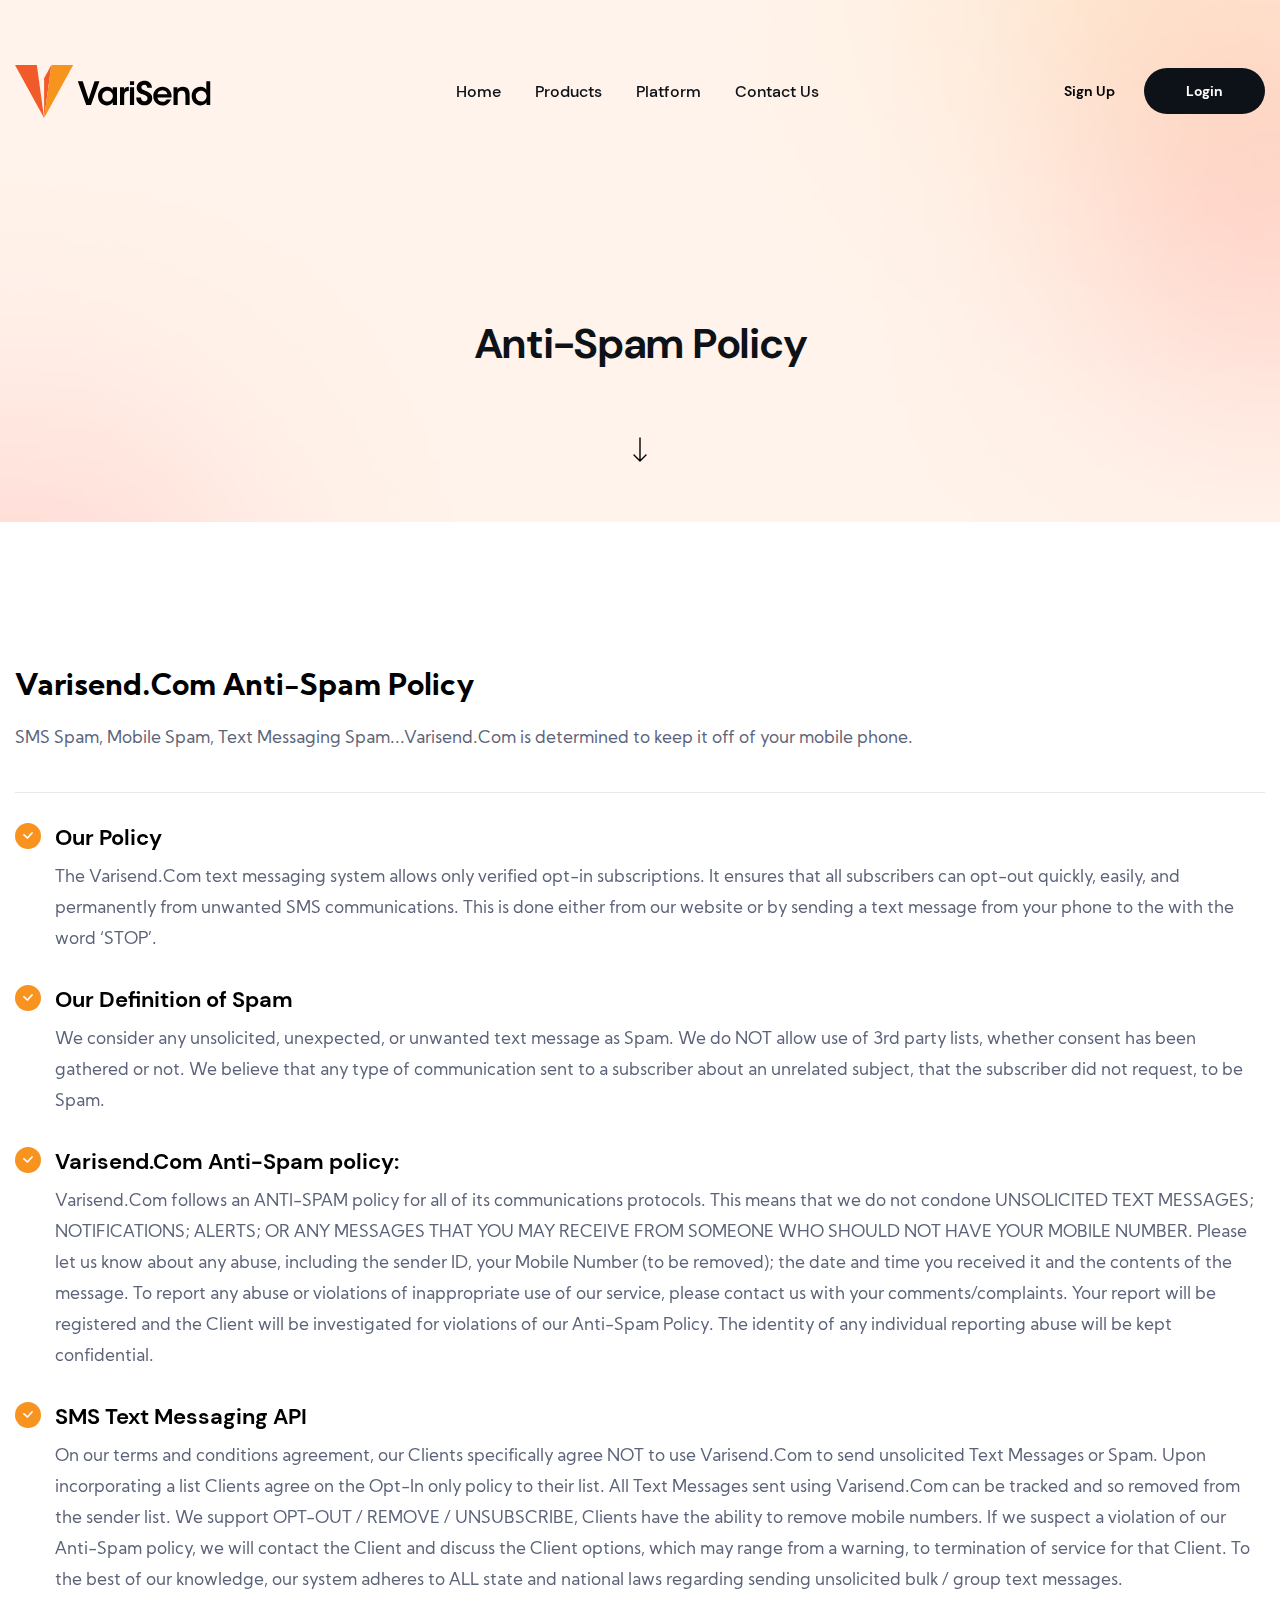
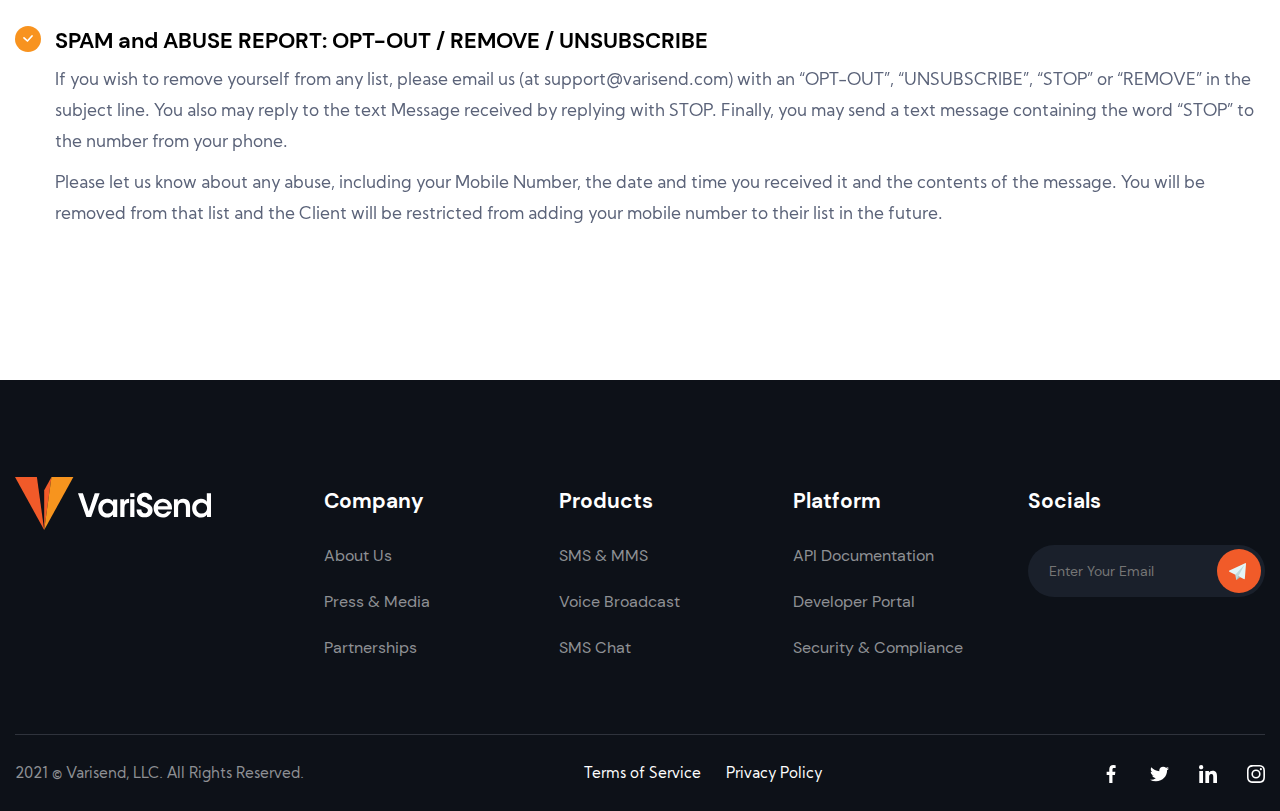
==== anti_spam.html @ 3aff3f04 "1505" ====
<!DOCTYPE html>
<html lang="en">

<head>
	<meta charset="UTF-8">
	<meta http-equiv="X-UA-Compatible" content="IE=edge">
	<meta name="keywords" content="">
	<meta name="description" content="">
	<meta name="viewport" content="width=device-width, initial-scale=1, maximum-scale=1">
	<title>Varisend - Anti-Spam Policy</title>
	<link rel="stylesheet" href="css/style.css">
	<link rel="stylesheet" href="css/responsive.css">
</head>

<body>

	<!-- Header -->
	<header class="header anti-spam__header">
		<div class="container">
			<div class="header__sticky-wrap">
				<div class="header__top">
					<div class="header__logo">
						<a href="index.html">
							<img src="images/icons/logo.svg" alt="logo icon">
						</a>
					</div>
					<nav class="header__menu-pc">
						<ul class="header__menu-list">
							<li class="header__menu-item">
								<a href="index.html">Home</a>
							</li>
							<li class="header__menu-item">
								<a href="index.html#products">Products</a>
							</li>
							<li class="header__menu-item">
								<a href="index.html#plugins">Platform</a>
							</li>
							<li class="header__menu-item">
								<a href="#">Contact Us</a>
							</li>
						</ul>
					</nav>
					<div class="header__buttons-pc">
						<a class="header__sign-button" href="#">Sign
							Up</a>
						<a class="header__login-button" href="#">Login</a>
					</div>
					<div class="header__top-inner">
						<nav class="header__menu">
							<ul class="header__menu-list">
								<li class="header__menu-item">
									<a href="index.html">Home</a>
								</li>
								<li class="header__menu-item">
									<a href="index.html#products">Products</a>
								</li>
								<li class="header__menu-item">
									<a href="index.html#plugins">Platform</a>
								</li>
								<li class="header__menu-item">
									<a href="#">Contact Us</a>
								</li>
							</ul>
						</nav>
						<div class="header__buttons">
							<a class="header__sign-button" href="#">Sign
								Up</a>
							<a class="header__login-button" href="#">Login</a>
						</div>
					</div>
					<div class="header__burger-wrap">
						<div class="header__burger-inner">
							<div id="menu-toggle" class="header__menu-toggle">
								<div id="hamburger" class="header__burger">
									<span></span>
									<span></span>
									<span></span>
								</div>
								<div id="cross" class="header__cross">
									<span></span>
									<span></span>
								</div>
							</div>
							<a class="header__burger-menu" href="#">Menu</a>
							<a class="header__burger-close is-hide" href="#">Close</a>
						</div>
					</div>
				</div>
			</div>
			<h2 class="pages-title">
				Anti-Spam Policy
			</h2>
			<div class="arrow-down">
				<a href="#anti-spam">
					<img src="images/icons/arrow-down.svg" alt="arrow down icon">
				</a>
			</div>
		</div>
	</header>

	<!-- Anti-Spam Policy -->
	<div class="anti-spam" id="anti-spam">
		<div class="container">
			<div class="anti-spam__main">
				<div class="anti-spam__main-top">
					<h3>
						Varisend.Com Anti-Spam Policy
					</h3>
					<p class="anti-spam__main-text">
						SMS Spam, Mobile Spam, Text Messaging Spam...Varisend.Com is determined to keep it off of your
						mobile phone.
					</p>
				</div>
				<div class="anti-spam__main-items">
					<div>
						<h5>
							Our Policy
						</h5>
						<p>
							The Varisend.Com text messaging system allows only verified opt-in subscriptions. It ensures
							that all subscribers can
							opt-out quickly, easily, and permanently from unwanted SMS communications. This is done
							either
							from our website or by
							sending a text message from your phone to the with the word &lsquo;STOP&rsquo;.
						</p>
					</div>
					<div>
						<h5>Our Definition of Spam</h5>
						<p>
							We consider any unsolicited, unexpected, or unwanted text message as Spam. We do NOT allow
							use
							of 3rd party lists,
							whether consent has been gathered or not. We believe that any type of communication sent to
							a
							subscriber about an
							unrelated subject, that the subscriber did not request, to be Spam.
						</p>
					</div>
					<div>
						<h5>Varisend.Com Anti-Spam policy:</h5>
						<p>
							Varisend.Com follows an ANTI-SPAM policy for all of its communications protocols. This means
							that we do not condone
							UNSOLICITED TEXT MESSAGES; NOTIFICATIONS; ALERTS; OR ANY MESSAGES THAT YOU MAY RECEIVE FROM
							SOMEONE WHO SHOULD NOT HAVE
							YOUR MOBILE NUMBER. Please let us know about any abuse, including the sender ID, your Mobile
							Number (to be removed); the
							date and time you received it and the contents of the message. To report any abuse or
							violations
							of inappropriate use of
							our service, please contact us with your comments/complaints. Your report will be registered
							and
							the Client will be
							investigated for violations of our Anti-Spam Policy. The identity of any individual
							reporting
							abuse will be kept
							confidential.
						</p>
					</div>
					<div>
						<h5>SMS Text Messaging API</h5>
						<p>
							On our terms and conditions agreement, our Clients specifically agree NOT to use
							Varisend.Com to
							send unsolicited Text
							Messages or Spam. Upon incorporating a list Clients agree on the Opt-In only policy to their
							list. All Text Messages
							sent using Varisend.Com can be tracked and so removed from the sender list. We support
							OPT-OUT /
							REMOVE / UNSUBSCRIBE,
							Clients have the ability to remove mobile numbers. If we suspect a violation of our
							Anti-Spam
							policy, we will contact
							the Client and discuss the Client options, which may range from a warning, to termination of
							service for that Client. To
							the best of our knowledge, our system adheres to ALL state and national laws regarding
							sending
							unsolicited bulk / group
							text messages.
						</p>
					</div>
					<div>
						<h5>SPAM and ABUSE REPORT: OPT-OUT / REMOVE / UNSUBSCRIBE</h5>
						<p>
							If you wish to remove yourself from any list, please email us (at support@varisend.com) with
							an
							&ldquo;OPT-OUT&rdquo;,
							&ldquo;UNSUBSCRIBE&rdquo;, &ldquo;STOP&rdquo; or &ldquo;REMOVE&rdquo; in the subject line.
							You
							also may reply to
							the text Message
							received by replying with
							STOP. Finally, you may send a text message containing the word &ldquo;STOP&rdquo; to the
							number
							from
							your
							phone.
						</p>
						<p>
							Please let us know about any abuse, including your Mobile Number, the date and time you
							received
							it and the contents of
							the message. You will be removed from that list and the Client will be restricted from
							adding
							your mobile number to
							their list in the future.
						</p>
					</div>
				</div>
			</div>
		</div>
	</div>

	<!-- Footer -->
	<footer class="footer">
		<div class="container">
			<div class="footer__inner">
				<div class="footer__top">
					<div class="footer__logo">
						<a href="#">
							<img src="images/icons/logo-w.svg" alt="logo icon">
						</a>
					</div>
					<div class="footer__menu">
						<div class="footer__menu-item">
							<h6>Company</h6>
							<ul class="footer__menu-list">
								<li><a href="#">About Us</a></li>
								<li><a href="#">Press &amp; Media</a></li>
								<li><a href="#">Partnerships</a></li>
							</ul>
						</div>
						<div class="footer__menu-item">
							<h6>Products</h6>
							<ul class="footer__menu-list">
								<li><a href="#">SMS &amp; MMS</a></li>
								<li><a href="#">Voice Broadcast</a></li>
								<li><a href="#">SMS Chat</a></li>
							</ul>
						</div>
						<div class="footer__menu-item">
							<h6>Platform</h6>
							<ul class="footer__menu-list">
								<li><a href="#">API Documentation</a></li>
								<li><a href="#">Developer Portal</a></li>
								<li><a href="#">Security &amp; Compliance</a></li>
							</ul>
						</div>
						<div class="footer__menu-item">
							<h6>Socials</h6>
							<form class="footer__menu-form">
								<input class="footer__form-input" type="text" placeholder="Enter Your Email">
								<input class="footer__form-btn" type="submit" value="">
							</form>
						</div>
					</div>
				</div>
				<div class="footer__bottom">
					<span class="footer__bottom-rights">
						2021 &copy; Varisend, LLC. All Rights Reserved.
					</span>
					<div class="footer__bottom-terms">
						<a href="terms_conditions.html">Terms of Service</a>
						<a href="privacy_policy.html">Privacy Policy</a>
					</div>
					<div class="footer__bottom-socials">
						<a href="#">
							<img src="images/icons/facebook.svg" alt="facebook icon">
						</a>
						<a href="#">
							<img src="images/icons/twitter.svg" alt="twitter icon">
						</a>
						<a href="#">
							<img src="images/icons/linkedin.svg" alt="linkedin icon">
						</a>
						<a href="#">
							<img src="images/icons/instagram.svg" alt="instagram icon">
						</a>
					</div>
				</div>
			</div>
		</div>
	</footer>

	<!-- Sroll to top -->
	<div class="scrollup scrollup__hide">
		<img class="scrollup__img" src="images/icons/scroll-up.svg" alt="scroll up icon">
	</div>

	<!-- Sign popups -->
	<div class="sign-popup login-popup">
		<div class="sign-popup__inner">
			<div class="sign-popup__close">
				<div class="sign-popup__close-img"></div>
			</div>
			<div class="sign-popup__form-wrap">
				<div class="sign-popup__logo">
					<img src="images/icons/popup-logo.svg" alt="logo icon">
					<span>Varisend Login</span>
				</div>
				<form class="sign-popup__form" action="#">
					<input type="text" placeholder="Your Email">
					<input type="text" placeholder="Password">
					<span class="sign-popup__form-inner">
						<label class="sign-popup__label">
							<input class="check-box" type="checkbox">
							<span class="check-style"></span>
							<span>Keep me logged in</span>
						</label>
						<a href="#">Forgot your password?</a>
					</span>
					<input type="submit" value="Login Now">
				</form>
			</div>
			<div class="sign-popup__bottom">
				<span>Not a member yet? </span>
				<a href="#">Register now</a>
			</div>
		</div>
	</div>

	<div class="sign-popup register-popup">
		<div class="sign-popup__inner">
			<div class="sign-popup__close">
				<div class="sign-popup__close-img"></div>
			</div>
			<div class="sign-popup__form-wrap">
				<div class="sign-popup__logo">
					<img src="images/icons/popup-logo.svg" alt="logo icon">
					<span>Varisend Registration</span>
				</div>
				<form class="sign-popup__form" action="#">
					<input type="text" placeholder="Username" required>
					<input type="text" id='email-input' placeholder="Email">
					<span class="sign-popup__input-result" id='result'></span>
					<label class="sign-popup__password-wrap">
						<input type="password" id="password-input1" placeholder="Password" name="password"
							autocomplete="off">
						<span class="sigh-popup__password-control1">
							<img src="images/icons/password-icon.svg" alt="password show icon">
						</span>
					</label>
					<label class="sign-popup__password-wrap">
						<input type="password" id="password-input2" placeholder="Confilm Password" name="confirmp"
							autocomplete="off">
						<span class="sigh-popup__password-control2">
							<img src="images/icons/password-icon.svg" alt="password show icon">
						</span>
					</label>
					<input class="sign-popup__register" type="submit" value="Register Now">
				</form>
			</div>
			<div class="sign-popup__bottom">
				<span>Are you a member?</span>
				<a href="#">Login now</a>
			</div>
		</div>
	</div>

	<script src="js/jquery.min.js"></script>
	<script src="js/main.js"></script>
</body>

</html>
---- css/style.css ----
@font-face {
  font-family: 'KumbhSans-Regular';
  font-weight: 400;
  font-style: normal;
  src: local("KumbhSans-Regular"), url("../fonts/KumbhSans-Regular.woff2") format("woff2"), url("../fonts/KumbhSans-Regular.woff") format("woff");
  font-display: swap;
}

@font-face {
  font-family: 'DMSans-Regular';
  font-weight: 400;
  font-style: normal;
  src: local("DMSans-Regular"), url("../fonts/DMSans-Regular.woff2") format("woff2"), url("../fonts/DMSans-Regular.woff") format("woff");
  font-display: swap;
}

@font-face {
  font-family: 'DMSans-Medium';
  font-weight: 500;
  font-style: normal;
  src: local("DMSans-Medium"), url("../fonts/DMSans-Medium.woff2") format("woff2"), url("../fonts/DMSans-Medium.woff") format("woff");
  font-display: swap;
}

@font-face {
  font-family: 'DMSans-Bold';
  font-weight: 700;
  font-style: normal;
  src: local("DMSans-Bold"), url("../fonts/DMSans-Bold.woff2") format("woff2"), url("../fonts/DMSans-Bold.woff") format("woff");
  font-display: swap;
}

@font-face {
  font-family: 'KumbhSans-Bold';
  font-weight: 700;
  font-style: normal;
  src: local("KumbhSans-Bold"), url("../fonts/KumbhSans-Bold.woff2") format("woff2"), url("../fonts/KumbhSans-Bold.woff") format("woff");
  font-display: swap;
}

html {
  box-sizing: border-box;
}

body {
  min-height: 100vh;
  line-height: 1;
  background-color: #fff;
  -webkit-text-size-adjust: 100%;
  -webkit-font-smoothing: antialiased;
  -webkit-tap-highlight-color: transparent;
}

*,
*::after,
*::before {
  box-sizing: inherit;
}

ul,
ol {
  padding: 0;
  margin: 0;
}

ul[class] {
  list-style: none;
}

body,
h1,
h2,
h3,
h4,
h5,
h6,
p,
li,
figure,
figcaption,
blockquote,
dl,
dd {
  margin: 0;
  font-size: inherit;
  font: inherit;
}

img {
  display: block;
  max-width: 100%;
  border: none;
}

input {
  margin: 0;
  padding: 0;
  outline: none;
  background-clip: padding-box;
}

input::-moz-placeholder {
  -moz-transition: opacity .3s;
  transition: opacity .3s;
}

input:-ms-input-placeholder {
  -ms-transition: opacity .3s;
  transition: opacity .3s;
}

input::placeholder {
  transition: opacity .3s;
}

input:focus::-moz-placeholder {
  opacity: 0;
}

input:focus:-ms-input-placeholder {
  opacity: 0;
}

input:focus::placeholder {
  opacity: 0;
}

input[type=submit] {
  -webkit-appearance: none;
  cursor: pointer;
}

input,
button,
optgroup,
textarea,
select {
  font: inherit;
}

button {
  cursor: pointer;
}

a,
a:visited {
  text-decoration: none;
  color: inherit;
}

a:hover {
  text-decoration: none;
}

table {
  border-collapse: collapse;
  border-spacing: 0;
}

th {
  font-weight: inherit;
}

body {
  font-family: 'DMSans-Regular', sans-serif;
  font-weight: 400;
}

.header__main-left p, .connect__item span, .products__item p, .plugins__inner p, .suitable__inner p, .devices__left p, .testimonials__item p, .footer__bottom, .terms__list-item p, .terms__sublist li, .privacy P, .anti-spam p, .pricing__inner p, .pricing__item-list {
  font-family: 'KumbhSans-Regular', sans-serif;
  font-weight: 400;
}

.payments__inner p, .terms__list-item span, .privacy h5, .anti-spam h3 {
  font-family: 'KumbhSans-Bold', sans-serif;
  font-weight: 700;
}

.header__burger-inner, .header__menu-list, .header__main-down a, .map__popup, .privacy__main-top span, .privacy__main-item span, .pricing__switcher-text, .sign-popup__form-inner, .sign-popup__bottom a {
  font-family: 'DMSans-Medium', sans-serif;
  font-weight: 500;
}

h2, .pre-title, .global-button a, .header__buttons, .header__buttons-pc, .header__main-left h1, .connect__item h5, .products__item span, .plugins__item span, .suitable__slider-item span, .testimonials__item-name span:nth-child(1), .footer__menu-item h6, .terms__main-list, .privacy__item-name, .anti-spam__main-items h5, .pricing__inner h3, .sign-popup__logo span {
  font-family: 'DMSans-Bold', sans-serif;
  font-weight: 700;
}

body {
  font-size: 18px;
  background-color: #fff;
  position: relative;
}

.container {
  max-width: 1360px;
  padding: 0 15px;
  margin: 0 auto;
}

.gradient {
  background: linear-gradient(180deg, white 0%, #fbf7f5 100%);
}

h2 {
  font-size: 50px;
  line-height: 55px;
  text-align: center;
  letter-spacing: -0.03em;
  color: #0D1118;
  font-size: calc(30px + (50 - 30) * ((100vw - 320px) / (1920 - 320)));
  line-height: calc(35px + (55 - 35) * ((100vw - 320px) / (1920 - 320)));
}

.bottom-to-top {
  transform: translateY(30px);
  opacity: 0;
  transition: transform .3s, opacity .3s;
  transition-delay: .2s;
  transition-timing-function: ease-out;
}

.bottom-to-top.is-show {
  transform: translateY(0px);
  position: relative;
  opacity: 1;
  z-index: 1;
}

.pre-title {
  display: block;
  font-size: 13px;
  text-align: center;
  letter-spacing: 0.3em;
  text-transform: uppercase;
  color: #F15B29;
  margin-bottom: 34px;
}

.triangle {
  position: relative;
  display: block;
}

.triangle::after {
  content: '';
  position: absolute;
  left: 50%;
  top: 9px;
  border: 10px solid transparent;
  border-top: 10px solid #fff;
  transform: translateX(-50%);
}

.global-button a {
  align-items: center;
  border-radius: 40px;
  color: #fff;
  font-size: 16px;
  line-height: 21px;
  letter-spacing: -0.02em;
  padding: 19px 46px;
  transition: background-color .3s;
  display: inline-grid;
  grid-template-columns: repeat(2, auto);
}

.global-button a img {
  margin-left: -21px;
  opacity: 0;
  transition: margin .3s, opacity .4s;
}

.global-button a:hover img {
  margin-left: 13px;
  opacity: 1;
}

.header__burger-wrap span {
  display: block;
  background: #000;
  border-radius: 2px;
  transition: 0.25s ease-in-out;
}

.header__menu-toggle {
  width: 25px;
  height: 25px;
  position: relative;
  cursor: pointer;
  border-radius: 5px;
}

.header__menu-toggle .header__burger {
  position: absolute;
  height: 100%;
  width: 100%;
  display: grid;
  grid-template-columns: 1fr;
  grid-template-rows: auto;
  align-items: center;
}

.header__menu-toggle .header__burger span {
  width: 25px;
  height: 2px;
  position: relative;
}

.header__menu-toggle .header__burger span:nth-child(1) {
  transition-delay: 0.5s;
}

.header__menu-toggle .header__burger span:nth-child(2) {
  transition-delay: 0.625s;
}

.header__menu-toggle .header__burger span:nth-child(3) {
  transition-delay: 0.75s;
}

.header__menu-toggle .header__cross {
  position: absolute;
  width: 24px;
  height: 24px;
  transform: rotate(45deg);
}

.header__menu-toggle .header__cross span:nth-child(1) {
  height: 0%;
  width: 2px;
  position: absolute;
  top: 0px;
  left: 50%;
  transform: translateX(-50%);
  transition-delay: 0s;
}

.header__menu-toggle .header__cross span:nth-child(2) {
  width: 0%;
  height: 2px;
  position: absolute;
  left: 0;
  top: 50%;
  transform: translateY(-50%);
  transition-delay: 0.25s;
}

.header__menu-toggle.open .header__burger span {
  width: 0%;
}

.header__menu-toggle.open .header__burger span:nth-child(1) {
  transition-delay: 0s;
}

.header__menu-toggle.open .header__burger span:nth-child(2) {
  transition-delay: 0.125s;
}

.header__menu-toggle.open .header__burger span:nth-child(3) {
  transition-delay: 0.25s;
}

.header__menu-toggle.open .header__cross span:nth-child(1) {
  height: 100%;
  transition-delay: 0.625s;
}

.header__menu-toggle.open .header__cross span:nth-child(2) {
  width: 100%;
  transition-delay: 0.375s;
}

/* Scroll up */
.scrollup {
  opacity: 1;
  position: fixed;
  right: 40px;
  bottom: 50px;
  cursor: pointer;
  z-index: 50;
  background-color: #1B2433;
  width: 54px;
  height: 54px;
  display: flex;
  align-items: center;
  justify-content: center;
  border-radius: 50%;
  z-index: 50;
  transition: all .5s;
}

.scrollup img {
  width: 12px;
  height: 20px;
}

.scrollup:hover {
  background-color: #293447;
}

.scrollup:hover img {
  width: 12px;
  height: 24px;
}

.scrollup__hide {
  opacity: 0;
}

.arrow-down {
  display: flex;
  justify-content: center;
  margin-top: 70px;
}

.check-box {
  width: 1px;
  height: 1px;
  overflow: hidden;
  clip: rect(0 0 0 0);
  opacity: 0;
}

.check-style {
  position: relative;
  width: 22px;
  height: 22px;
  cursor: pointer;
  border: 1px solid #E6E6E6;
  border-radius: 6px;
  margin-right: 9px;
}

.check-box:checked + .check-style::before {
  content: "";
  width: 14px;
  height: 14px;
  position: absolute;
  background-color: #F15B29;
  top: 50%;
  left: 50%;
  border-radius: 4px;
  transform: translate(-50%, -50%);
}

.check-box:disabled + .check-style {
  border-color: #ccc;
}

.header {
  background-image: url(../images/header/header-bg.jpg);
  background-repeat: no-repeat;
  background-position: center center;
  background-size: cover;
  padding-bottom: 114px;
  transition: padding .3s;
  position: relative;
}

.header__burger-wrap {
  display: none;
  cursor: pointer;
  z-index: 20;
}

.header__burger-inner {
  display: grid;
  grid-template-columns: repeat(2, 1fr);
  align-items: center;
  font-weight: 500;
  font-size: 16px;
  line-height: 21px;
  color: #0D1118;
  min-width: 82px;
  position: relative;
}

.header__burger-inner a {
  position: absolute;
  right: 0;
  transition: opacity .4s;
}

.header__burger-inner a.is-hide {
  opacity: 0;
}

.header__sticky-wrap {
  padding: 65px 0;
  transition: padding .2s, background-color .1s;
  position: fixed;
  width: 100%;
  top: 0;
  left: 0;
  right: 0;
}

.header__sticky-wrap.sticky {
  background-color: #fff;
  z-index: 99;
  padding: 25px 0;
  box-shadow: 0px 4px 44px rgba(0, 0, 0, 0.04);
}

.header__top {
  display: grid;
  align-items: center;
  grid-template-columns: repeat(3, auto);
  grid-template-rows: auto;
  justify-content: space-between;
  max-width: 1360px;
  padding: 0 15px;
  margin: 0 auto;
}

.header__logo {
  z-index: 20;
  max-width: 196px;
}

.header__top-inner {
  display: none;
}

.header__menu-list {
  display: grid;
  grid-template-columns: repeat(4, -webkit-max-content);
  grid-template-columns: repeat(4, max-content);
  grid-column-gap: 34px;
  font-size: 16px;
  line-height: 21px;
  color: #0D1118;
}

.header__menu-item a {
  position: relative;
}

.header__menu-item a::after {
  position: absolute;
  content: '';
  width: 100%;
  height: 2px;
  background-color: #0D1118;
  left: 0;
  bottom: -10px;
  opacity: 0;
  transition: bottom .2s, opacity .3s;
  pointer-events: none;
}

.header__menu-item a:hover::after {
  opacity: .7;
  bottom: -2px;
  pointer-events: all;
}

.header__buttons, .header__buttons-pc {
  font-size: 14px;
  line-height: 18px;
  display: grid;
  grid-template-columns: repeat(2, -webkit-max-content);
  grid-template-columns: repeat(2, max-content);
  grid-column-gap: 29px;
  align-items: center;
  margin-left: auto;
}

.header__buttons a:nth-child(2), .header__buttons-pc a:nth-child(2) {
  color: #fff;
  background-color: #0D1118;
  border-radius: 40px;
  padding: 14px 42px;
}

.header__main {
  padding-top: 218px;
  display: grid;
  grid-template-columns: minmax(auto, 650px) auto;
  grid-column-gap: 87px;
  align-items: center;
}

.header__main-left {
  max-width: 643px;
  height: 100%;
  display: flex;
  flex-direction: column;
  justify-content: center;
}

.header__main-left h1 {
  margin-top: auto;
  font-size: calc(40px + (71 - 40) * ((100vw - 320px) / (1920 - 320)));
  line-height: calc(45px + (71 - 45) * ((100vw - 320px) / (1920 - 320)));
  letter-spacing: -0.06em;
  color: #0D1118;
  margin-bottom: 29px;
}

.header__main-left p {
  font-size: 22px;
  line-height: 33px;
  letter-spacing: -0.02em;
  color: #5B6379;
  margin-bottom: 31px;
  max-width: 629px;
}

.header__main-button {
  margin-bottom: auto;
}

.header__main-button a {
  background-color: #F15B29;
}

.header__main-down {
  display: inline-flex;
  align-self: flex-start;
  justify-self: flex-end;
}

.header__main-down a {
  display: block;
  padding-right: 32px;
  font-size: 16px;
  line-height: 21px;
  color: #0D1118;
  position: relative;
}

.header__main-down a::after {
  position: absolute;
  content: '';
  background-image: url(../images/icons/arrow-down.svg);
  background-repeat: no-repeat;
  background-position: center center;
  background-size: contain;
  width: 14px;
  height: 25px;
  right: 0;
  top: 50%;
  transform: translateY(-50%);
}

.header__main-right {
  display: grid;
  grid-template-columns: repeat(3, 200px);
  grid-template-rows: repeat(4, 200px);
}

.header__main-right img {
  -o-object-fit: cover;
     object-fit: cover;
}

.header__right-item {
  display: grid;
  align-items: center;
  background-repeat: no-repeat;
  background-position: center center;
  overflow: hidden;
  opacity: 0;
  transition: opacity .6s linear;
}

.header__right-item:nth-child(1) {
  background-color: #fff;
  border-radius: 50%;
  background-image: url(../images/icons/chat.svg);
}

.header__right-item:nth-child(1).animate {
  opacity: 1;
}

.header__right-item:nth-child(2) {
  background-image: url(../images/header/1.png);
  background-size: cover;
  border-radius: 0px 0px 110px 0px;
  transition-delay: .2s;
}

.header__right-item:nth-child(2).animate {
  opacity: 1;
}

.header__right-item:nth-child(3) {
  border-radius: 100px 0px;
  background-color: #fff;
  transition-delay: .6s;
}

.header__right-item:nth-child(3).animate {
  opacity: 1;
}

.header__right-item:nth-child(4) {
  background-color: #F15B29;
  border-radius: 0px 100px;
  transition-delay: .9s;
}

.header__right-item:nth-child(4).animate {
  opacity: 1;
}

.header__right-item:nth-child(5) {
  background-color: #F8931F;
  border-radius: 110px 110px 110px 0px;
  grid-template-columns: repeat(4, -webkit-max-content);
  grid-template-columns: repeat(4, max-content);
  justify-content: center;
  grid-column-gap: 10px;
  grid-column: 2/4;
  transition-delay: 1.2s;
}

.header__right-item:nth-child(5).animate {
  opacity: 1;
}

.header__right-item:nth-child(5) span {
  display: block;
  border-radius: 50%;
  background-color: #fff;
  width: 17px;
  height: 17px;
}

.header__right-item:nth-child(5) span:nth-child(2) {
  width: 46px;
  border-radius: 10px;
}

.header__right-item:nth-child(6) {
  background-image: url(../images/header/2.png);
  grid-row: 3/5;
  grid-column: 1/3;
  border-radius: 110px 0px;
  background-size: cover;
  transition-delay: 1.5s;
}

.header__right-item:nth-child(6).animate {
  opacity: 1;
}

.header__right-item:nth-child(7) {
  background-image: url(../images/header/3.jpg);
  background-size: cover;
  transition-delay: 1.8s;
}

.header__right-item:nth-child(7).animate {
  opacity: 1;
}

.header__right-item:nth-child(8) {
  background-color: #fff;
  border-radius: 0px 110px 0px 0px;
  background-image: url(../images/icons/chat-2.svg);
  transition-delay: 2.1s;
}

.header__right-item:nth-child(8).animate {
  opacity: 1;
}

.connect {
  padding: 175px 0 80px;
}

.connect__inner {
  max-width: 1177px;
  margin: 0 auto;
  display: flex;
  flex-direction: column;
  align-items: center;
}

.connect__inner h2 {
  max-width: 700px;
  margin-bottom: 47px;
}

.connect__items {
  display: grid;
  grid-template-columns: repeat(3, 1fr);
  justify-content: space-between;
  width: 100%;
  margin-bottom: 59px;
}

.connect__item {
  display: flex;
  flex-direction: column;
  align-items: center;
}

.connect__item a {
  width: 88px;
  height: 88px;
  display: flex;
  align-items: center;
  justify-content: center;
  margin-bottom: 38px;
}

.connect__item h5 {
  font-size: 24px;
  letter-spacing: -0.02em;
  color: #000000;
  margin-bottom: 20px;
}

.connect__item span {
  font-size: 17px;
  letter-spacing: -0.03em;
  color: #5B6379;
}

.connect__item:nth-child(2) {
  transition-delay: .4s;
}

.connect__item:nth-child(3) {
  transition-delay: .6s;
}

.connect__button a {
  background-color: #F15B29;
}

.map {
  padding: 80px 0;
}

.map__inner {
  max-width: 1053px;
  margin: 0 auto;
  height: -webkit-max-content;
  height: -moz-max-content;
  height: max-content;
  width: 100%;
  align-items: center;
  justify-items: center;
  position: relative;
}

.map__dot {
  width: 12px;
  height: 12px;
  background-color: #F8931F;
  border-radius: 50%;
  transition: background-color .3s;
}

.map__item {
  position: absolute;
  cursor: pointer;
  display: flex;
  align-items: center;
  justify-content: center;
  width: 18px;
  height: 18px;
  border-radius: 50%;
  background-color: rgba(252, 231, 208, 0.5);
  transition: background-color .3s;
  opacity: 0;
  transition: opacity 2s;
}

.map__item.animate {
  opacity: 1;
}

.map__item:hover {
  background-color: rgba(250, 220, 210, 0.5);
}

.map__item:hover .map__popup {
  opacity: 1;
  pointer-events: all;
}

.map__item:hover .map__dot {
  background-color: #F15B29;
}

.map__item:nth-child(1) {
  top: 20%;
  left: 22%;
  transition-delay: .1s;
}

.map__item:nth-child(2) {
  top: 28%;
  left: 17%;
  transition-delay: .2s;
}

.map__item:nth-child(3) {
  top: 57%;
  left: 25%;
  transition-delay: .3s;
}

.map__item:nth-child(4) {
  top: 69%;
  left: 28%;
  transition-delay: .4s;
}

.map__item:nth-child(5) {
  top: 46%;
  left: 47%;
  transition-delay: 1s;
}

.map__item:nth-child(6) {
  top: 23%;
  left: 51%;
  transition-delay: .2s;
}

.map__item:nth-child(7) {
  top: 33%;
  left: 65%;
  transition-delay: .3s;
}

.map__item:nth-child(8) {
  top: 19%;
  left: 79%;
  transition-delay: .4s;
}

.map__item:nth-child(9) {
  top: 68%;
  left: 80%;
  transition-delay: .5s;
}

.map__popup {
  position: absolute;
  background-color: #fff;
  display: block;
  padding: 9px 35px;
  box-shadow: 0px 4px 24px rgba(0, 0, 0, 0.08);
  border-radius: 40px;
  bottom: 215%;
  left: 52%;
  transform: translateX(-50%);
  font-size: 16px;
  line-height: 21px;
  color: #061C53;
  opacity: 0;
  pointer-events: none;
  transition: opacity .3s;
}

.products {
  padding: 80px 0;
}

.products__inner {
  display: flex;
  flex-direction: column;
}

.products__inner h2 {
  margin-bottom: 55px;
}

.products__items {
  display: grid;
  grid-template-columns: repeat(3, 1fr);
  grid-template-rows: auto;
  grid-column-gap: 32px;
  grid-row-gap: 37px;
}

.products__item {
  padding: 60px 63px 50px;
  background-color: #FFFFFF;
  box-shadow: 0px 4px 34px rgba(0, 0, 0, 0.01);
  border-radius: 22px;
  display: flex;
  flex-direction: column;
  align-items: center;
  text-align: center;
  transition: transform .3s;
}

.products__item:hover {
  transform: translateY(-10px);
}

.products__item div {
  margin-bottom: 38px;
  height: 84px;
  display: flex;
  align-items: center;
  justify-content: center;
}

.products__item span {
  font-size: 23px;
  letter-spacing: -0.02em;
  color: #0D1118;
  margin-bottom: 19px;
}

.products__item p {
  font-size: 17px;
  line-height: 26px;
  letter-spacing: -0.03em;
  color: #5B6379;
}

.plugins {
  padding: 80px 0 180px;
}

.plugins__inner {
  display: flex;
  flex-direction: column;
  align-items: center;
  max-width: 778px;
  margin: 0 auto;
}

.plugins__inner h2 {
  margin-bottom: 28px;
}

.plugins__inner p {
  font-size: 18px;
  line-height: 33px;
  text-align: center;
  letter-spacing: -0.02em;
  color: #5B6379;
  max-width: 600px;
  margin-bottom: 48px;
}

.plugins__items {
  display: grid;
  grid-template-columns: repeat(4, 1fr);
  justify-content: space-between;
  width: 100%;
  margin-bottom: 55px;
}

.plugins__item {
  display: flex;
  flex-direction: column;
  align-items: center;
}

.plugins__item span {
  font-size: 18px;
  text-align: center;
  letter-spacing: -0.02em;
}

.plugins__item:nth-child(2) {
  transition-delay: .3s;
}

.plugins__item:nth-child(3) {
  transition-delay: .4s;
}

.plugins__item:nth-child(4) {
  transition-delay: .5s;
}

.plugins__item-img {
  background-color: #fff;
  border-radius: 50%;
  width: 127px;
  height: 127px;
  display: flex;
  align-items: center;
  justify-content: center;
  margin-bottom: 28px;
}

.plugins__item-img img {
  max-width: 64px;
  max-height: 64px;
}

.plugins__button a {
  background-color: #F8931F;
}

.suitable {
  padding: 180px 0;
  background-color: #F15B29;
  position: relative;
}

.suitable::before, .suitable::after {
  position: absolute;
  content: '';
  top: 0;
  height: 100%;
  width: calc(100px + (600 - 100) * ((100vw - 320px) / (1920 - 320)));
  background-image: url(../images/icons/stars.svg);
  background-size: cover;
}

.suitable::before {
  left: 0;
  background-position: left top;
}

.suitable::after {
  right: 0;
  background-position: right top;
}

.suitable__inner {
  color: #fff;
  display: flex;
  flex-direction: column;
  align-items: center;
}

.suitable__inner .pre-title.is-show {
  opacity: 0.8;
}

.suitable__inner .pre-title,
.suitable__inner h2 {
  margin-bottom: 30px;
  color: #fff;
}

.suitable__inner p {
  font-size: 18px;
  line-height: 33px;
  text-align: center;
  letter-spacing: -0.02em;
  color: #FFFFFF;
  opacity: 0.8;
  max-width: 464px;
  margin-bottom: 53px;
  transition-delay: .5s;
}

.suitable__slider {
  width: calc(300px + (1330 - 300) * ((100vw - 320px) / (1920 - 320)));
}

.suitable__slider-container .swiper-pagination-bullet {
  width: 10px;
  height: 10px;
  background-color: #F8931F;
  border: 2px solid #FFFFFF;
  opacity: 1;
  transition: background-color .3s;
}

.suitable__slider-container .swiper-pagination-bullet-active {
  background-color: #000;
  border: none;
}

.suitable__slider-container .swiper-pagination-bullets .swiper-pagination-bullet {
  margin: 0 8px;
}

.suitable__slider-pagination {
  position: static;
}

.suitable__slider-wrapper {
  margin-bottom: 65px;
}

.suitable__slider-item {
  display: flex;
  flex-direction: column;
  align-items: center;
  justify-content: stretch;
  padding: 70px 10px 64px;
  background: #FFFFFF;
  border-radius: 14px;
}

.suitable__slider-item img {
  margin-bottom: 25px;
  min-height: 91px;
}

.suitable__slider-item span {
  font-size: 21px;
  line-height: 26px;
  text-align: center;
  letter-spacing: -0.03em;
  color: #0D1118;
  max-width: 205px;
}

.devices {
  padding: 180px 0;
}

.devices__inner {
  display: grid;
  grid-template-columns: 1fr 1fr;
  justify-content: space-between;
  grid-template-rows: auto;
  grid-column-gap: 20px;
}

.devices__left {
  display: flex;
  flex-direction: column;
  align-items: flex-start;
}

.devices__left h2 {
  text-align: left;
  margin-bottom: 18px;
  max-width: 450px;
  transition-delay: .1s;
}

.devices__left p {
  font-size: 18px;
  line-height: 33px;
  letter-spacing: -0.03em;
  color: #5B6379;
  margin-bottom: 19px;
  max-width: 530px;
  transition-delay: .3s;
}

.devices__left-inner {
  display: grid;
  grid-template-columns: 1fr;
  grid-template-rows: auto;
  grid-row-gap: 20px;
  margin-bottom: 35px;
  transition-delay: .5s;
}

.devices__left-inner span {
  display: block;
  padding-left: 40px;
  position: relative;
}

.devices__left-inner span::before {
  position: absolute;
  content: '';
  width: 26px;
  height: 26px;
  background-color: #F8931F;
  border-radius: 50%;
  left: 0;
  top: 50%;
  transform: translateY(-50%);
  background-image: url(../images/icons/checked.svg);
  background-repeat: no-repeat;
  background-position: center center;
}

.devices__button a {
  background-color: #F15B29;
}

.devices__right-items {
  height: calc(250px + (530 - 250) * ((100vw - 320px) / (1920 - 320)));
  max-width: 650px;
  width: 100%;
  position: relative;
  max-height: 532px;
}

.devices__right-item {
  position: absolute;
  opacity: 0;
  transition: opacity .5s linear;
}

.devices__right-item.animate {
  opacity: 1;
}

.devices__right-item:nth-child(1) {
  background-color: #FFFFFF;
  border-radius: 12px;
  min-height: 48px;
  max-width: 192px;
  width: 100%;
  display: flex;
  align-items: center;
  justify-content: center;
  font-size: 16px;
  letter-spacing: -0.02em;
  color: #0D1118;
  left: 0;
  z-index: 2;
  transition-delay: .1s;
  top: 17%;
}

.devices__right-item:nth-child(1) img {
  margin-right: 8px;
}

.devices__right-item:nth-child(2) {
  background-color: #FFFFFF;
  border-radius: 22px;
  max-width: 355px;
  max-height: 316px;
  width: 100%;
  width: 18.5vw;
  height: 16.4vw;
  z-index: 2;
  transition-delay: .3s;
  top: 31%;
}

.devices__right-item:nth-child(3) {
  background: #EFE7E3;
  box-shadow: 0px 4px 144px rgba(13, 17, 24, 0.03);
  border-radius: 22px;
  max-width: 555px;
  width: 30.1vw;
  height: 26.2vw;
  z-index: 1;
  transition-delay: .5s;
  top: -5%;
  left: 15%;
  max-height: 483px;
}

.devices__right-item:nth-child(3) div {
  background-color: #fff;
  height: 42px;
  border-radius: 22px 22px 0 0;
  display: grid;
  grid-template-columns: repeat(3, -webkit-max-content);
  grid-template-columns: repeat(3, max-content);
  grid-column-gap: 5px;
  align-items: center;
  padding-left: 19px;
}

.devices__right-item:nth-child(3) div span {
  width: 7px;
  height: 7px;
  border-radius: 50%;
}

.devices__right-item:nth-child(3) div span:nth-child(1) {
  background-color: #FF6158;
}

.devices__right-item:nth-child(3) div span:nth-child(2) {
  background-color: #FFBD2E;
}

.devices__right-item:nth-child(3) div span:nth-child(3) {
  background-color: #28C940;
}

.testimonials {
  padding: 180px 0;
}

.testimonials__inner {
  display: flex;
  flex-direction: column;
  align-items: center;
}

.testimonials__inner h2 {
  margin-bottom: 55px;
  max-width: 545px;
}

.testimonials__items {
  display: grid;
  grid-template-columns: repeat(3, 1fr);
  justify-content: space-between;
  width: 100%;
  grid-column-gap: 50px;
  padding: 0 25px;
}

.testimonials__item {
  max-width: 420px;
  display: flex;
  flex-direction: column;
  align-items: center;
}

.testimonials__item img {
  max-width: 87px;
  max-height: 87px;
  margin-bottom: 32px;
}

.testimonials__item p {
  font-size: 20px;
  line-height: 31px;
  text-align: center;
  letter-spacing: -0.04em;
  color: #061C53;
  margin-bottom: 25px;
}

.testimonials__item:nth-child(1) {
  transition-delay: .2s;
}

.testimonials__item:nth-child(2) {
  transition-delay: .4s;
}

.testimonials__item:nth-child(3) {
  transition-delay: .6s;
}

.testimonials__item-rating {
  display: grid;
  grid-template-columns: repeat(5, -webkit-max-content);
  grid-template-columns: repeat(5, max-content);
  grid-column-gap: 4px;
  margin-bottom: 25px;
}

.testimonials__item-rating span {
  display: block;
  width: 18px;
  height: 17px;
  background-image: url(../images/icons/star.svg);
  background-repeat: no-repeat;
  background-position: center center;
  background-size: contain;
}

.testimonials__item-name {
  text-align: center;
  display: grid;
  grid-template-columns: 1fr;
  grid-template-rows: auto;
  grid-row-gap: 1px;
}

.testimonials__item-name span:nth-child(1) {
  font-size: 19px;
  line-height: 25px;
  letter-spacing: -0.02em;
  color: #0D1118;
}

.testimonials__item-name span:nth-child(2) {
  font-size: 15px;
  line-height: 33px;
  color: #626775;
}

.payments {
  padding: 180px 0;
  background-color: #F15B29;
  position: relative;
}

.payments .pre-title {
  opacity: .8;
}

.payments::before, .payments::after {
  position: absolute;
  content: '';
  top: 0;
  height: 100%;
  width: calc(100px + (600 - 100) * ((100vw - 320px) / (1920 - 320)));
  background-image: url(../images/icons/stars.svg);
  background-size: cover;
}

.payments::before {
  left: 0;
  background-position: right top;
}

.payments::after {
  right: 0;
  background-position: left top;
}

.payments__inner {
  display: flex;
  flex-direction: column;
  align-items: center;
  color: #fff;
}

.payments__inner span,
.payments__inner h2 {
  color: #fff;
}

.payments__inner h2 {
  max-width: 615px;
  margin-bottom: 33px;
  padding-bottom: 30px;
  position: relative;
}

.payments__inner h2::after {
  position: absolute;
  content: '';
  width: 35px;
  height: 1px;
  background-color: #fff;
  left: 50%;
  bottom: 0;
  transform: translateX(-50%);
}

.payments__inner p {
  font-size: 21px;
  line-height: 28px;
  text-align: center;
  color: #FFFFFF;
  margin-bottom: 36px;
  transition-delay: .3s;
}

.payments__button a {
  background: #F8931F;
  font-size: 15px;
  line-height: 20px;
}

.footer {
  background-color: #0D1118;
  padding: 107px 0 28px;
}

.footer__inner {
  display: flex;
  flex-direction: column;
}

.footer__top {
  display: grid;
  grid-template-columns: -webkit-max-content 1fr;
  grid-template-columns: max-content 1fr;
  justify-content: space-between;
  grid-column-gap: 113px;
  padding-bottom: 76px;
  border-bottom: 1px solid #2F333C;
}

.footer__logo {
  margin-top: -10px;
  max-width: 196px;
}

.footer__menu {
  display: grid;
  grid-template-columns: repeat(4, 1fr);
  justify-content: space-between;
  grid-column-gap: 30px;
}

.footer__menu-item h6 {
  font-size: 21px;
  color: #fff;
  margin-bottom: 30px;
}

.footer__menu-item ul {
  display: grid;
  grid-template-columns: 1fr;
  grid-template-rows: auto;
  grid-row-gap: 25px;
}

.footer__menu-item a {
  display: block;
  font-size: 16px;
  color: #8E9094;
  position: relative;
  transition: padding .3s, color .3s;
}

.footer__menu-item a::before {
  position: absolute;
  content: '';
  width: 6px;
  height: 1px;
  background-color: #fff;
  top: 50%;
  left: 0;
  transition: transform .3s, opacity .3s;
  transform: translateX(-50%);
  opacity: 0;
}

.footer__menu-item a:hover {
  padding-left: 13px;
  color: #fff;
}

.footer__menu-item a:hover::before {
  transform: translateX(0%);
  opacity: 1;
}

.footer__menu-form {
  display: flex;
  background: #1A202B;
  border-radius: 40px;
  padding: 4px 4px 4px 21px;
  justify-content: space-between;
}

.footer__form-input {
  font-size: 14px;
  color: #8E9094;
  border: none;
  background-color: transparent;
  flex: 1;
}

.footer__form-btn {
  width: 44px;
  height: 44px;
  background: #F15B29;
  border-radius: 50%;
  border: none;
  background-image: url(../images/icons/p-plane.svg);
  background-position: 45% center;
  background-repeat: no-repeat;
  transition: background-color .3s;
}

.footer__bottom {
  padding: 30px 0 0;
  font-size: 15px;
  line-height: 17px;
  display: grid;
  grid-template-columns: repeat(3, auto);
  justify-content: space-between;
  align-items: center;
}

.footer__bottom-rights {
  color: #8E9094;
}

.footer__bottom-terms {
  font-size: 15px;
  color: #FFFFFF;
  display: grid;
  grid-template-columns: -webkit-max-content -webkit-max-content;
  grid-template-columns: max-content max-content;
  grid-column-gap: 25px;
}

.footer__bottom-socials {
  display: grid;
  grid-template-columns: repeat(4, -webkit-max-content);
  grid-template-columns: repeat(4, max-content);
  grid-column-gap: 30px;
  align-items: center;
}

.terms__header {
  padding: 60px 0;
}

.terms__main {
  padding: 150px 0;
}

.terms__main-list {
  padding-left: 15px;
  list-style: decimal;
  font-size: 22px;
}

.terms__main-list li + li {
  margin-top: 45px;
}

.terms__list-item span {
  margin-bottom: 10px;
  display: block;
  font-size: 22px;
}

.terms__list-item p {
  margin-bottom: 10px;
  color: #5B6379;
  font-size: 17px;
  line-height: 31px;
}

.terms__sublist {
  margin-bottom: 10px;
  list-style: none;
}

.terms__sublist li + li {
  margin: 0;
}

.terms__sublist li {
  position: relative;
  font-size: 17px;
  line-height: 31px;
  color: #7B8297;
  padding-left: 15px;
}

.terms__sublist li::before {
  position: absolute;
  content: '';
  width: 3px;
  height: 3px;
  border-radius: 50%;
  background-color: #7B8297;
  left: 0;
  top: 13px;
}

.privacy__header {
  padding: 60px 0;
}

.privacy a {
  color: #F15B29;
  word-break: break-word;
}

.privacy P {
  font-size: 17px;
  color: #5B6379;
  line-height: 33px;
}

.privacy__header-text {
  text-align: center;
  max-width: 710px;
  margin: 30px auto 0;
  color: #6A6461;
  line-height: 33px;
}

.privacy__main {
  padding: 150px 0;
}

.privacy__main-top {
  display: grid;
  grid-template-columns: 1fr;
  grid-template-rows: auto;
  grid-row-gap: 10px;
  margin-bottom: 40px;
}

.privacy__main-top span {
  font-size: 20px;
  margin-bottom: 10px;
}

.privacy__main-items {
  display: grid;
  grid-template-columns: 1fr;
  grid-template-rows: auto;
  grid-row-gap: 65px;
}

.privacy__main-item {
  display: grid;
  grid-template-columns: 1fr;
  grid-template-rows: auto;
  grid-row-gap: 20px;
}

.privacy__main-item span {
  font-size: 20px;
}

.privacy__main-item ul {
  list-style: none;
  color: #7B8297;
  font-size: 17px;
}

.privacy__main-item ul span {
  font-size: 17px;
  color: #5B6379;
}

.privacy__main-item ul li {
  position: relative;
  padding-left: 15px;
  line-height: 31px;
}

.privacy__main-item ul li::before {
  position: absolute;
  content: '';
  width: 3px;
  height: 3px;
  border-radius: 50%;
  background-color: #7B8297;
  top: 13px;
  left: 0;
}

.privacy__main-item div {
  display: grid;
  grid-template-columns: 1fr;
  grid-template-rows: auto;
  grid-row-gap: 10px;
  position: relative;
  padding-left: 25px;
}

.privacy__main-item div::before {
  position: absolute;
  content: '';
  background-color: #F15B29;
  width: 8px;
  height: 8px;
  border-radius: 50%;
  top: 9px;
  left: 0;
}

.privacy__item-name {
  font-size: 29px;
}

.privacy h5 {
  font-size: 21px;
}

.pages-title {
  margin-top: 260px;
}

.anti-spam__main-top {
  border-bottom: 1px solid #E9E9E9;
  padding-bottom: 38px;
  margin-bottom: 30px;
}

.anti-spam h3 {
  font-size: 30px;
  margin-bottom: 20px;
}

.anti-spam p {
  font-size: 17px;
  color: #5B6379;
  line-height: 31px;
}

.anti-spam__header {
  padding: 60px 0;
}

.anti-spam__main-text {
  color: #5B6379;
}

.anti-spam__main {
  padding: 150px 0;
}

.anti-spam__main-items {
  display: grid;
  grid-template-columns: 1fr;
  grid-template-rows: auto;
  grid-row-gap: 30px;
}

.anti-spam__main-items h5 {
  font-size: 22px;
}

.anti-spam__main-items div {
  display: grid;
  grid-template-columns: 1fr;
  grid-template-rows: auto;
  grid-row-gap: 10px;
  position: relative;
  padding-left: 40px;
}

.anti-spam__main-items div::before {
  position: absolute;
  content: '';
  width: 26px;
  height: 26px;
  background-color: #F8931F;
  border-radius: 50%;
  top: 0;
  left: 0;
  background-image: url(../images/icons/checked.svg);
  background-position: 50% 50%;
  background-repeat: no-repeat;
  background-size: 40%;
}

.pricing {
  background-color: #FDFAF8;
  padding: 300px 0 180px;
}

.pricing__header {
  background-image: none;
  background-color: #FDFAF8;
  padding: 0;
}

.pricing__inner {
  display: flex;
  flex-direction: column;
  align-items: center;
  margin-bottom: 85px;
}

.pricing__inner h3 {
  font-size: 50px;
  line-height: 55px;
  text-align: center;
  letter-spacing: -0.03em;
  max-width: 670px;
  color: #0D1118;
  margin-bottom: 30px;
}

.pricing__inner p {
  font-size: 18px;
  text-align: center;
  letter-spacing: -0.02em;
  color: #6A6461;
  margin-bottom: 50px;
}

.pricing__switcher-text {
  display: flex;
  font-size: 14px;
  line-height: 20px;
  letter-spacing: -0.03em;
  color: #F15B29;
  margin-bottom: 20px;
  justify-content: center;
}

.pricing__switcher-text img {
  margin: 8px 20px 0 0;
}

.pricing__switcher-btn {
  background-color: #F9F3EF;
  padding: 4px;
  border-radius: 60px;
  display: grid;
  grid-template-columns: 1fr 1fr;
  grid-template-rows: auto;
  justify-content: space-between;
  justify-items: center;
  align-items: center;
  height: 54px;
  width: 290px;
  position: relative;
  cursor: pointer;
}

.pricing__switcher-btn::before {
  position: absolute;
  content: '';
  width: 144px;
  height: 46px;
  background-color: #fff;
  box-shadow: 0px 4px 4px rgba(0, 0, 0, 0.02);
  border-radius: 60px;
  top: 50%;
  transform: translateY(-50%) translateX(-48%);
  z-index: 1;
  transition: transform .5s;
}

.pricing__switcher-btn span {
  font-weight: 700;
  font-size: 15px;
  line-height: 20px;
  letter-spacing: -0.03em;
  z-index: 2;
  transition: color .3s;
}

.pricing__switcher-btn span:nth-child(1) {
  color: #F15B29;
}

.pricing__switcher-btn span:nth-child(2) {
  color: #98908D;
}

.pricing__switcher-btn.active::before {
  transform: translateY(-50%) translateX(48%);
}

.pricing__switcher-btn.active span:nth-child(1) {
  color: #98908D;
}

.pricing__switcher-btn.active span:nth-child(2) {
  color: #F15B29;
}

.pricing__plan-slider {
  position: relative;
  padding: 0 115px;
  max-width: 1540px;
  margin: 0 auto;
}

.pricing__plan-slider .swiper-button-next,
.pricing__plan-slider .swiper-button-prev {
  width: 50px;
  height: 50px;
  background-color: #fff;
  border-radius: 50%;
  box-shadow: 0px 4px 24px rgba(0, 0, 0, 0.03);
  background-repeat: no-repeat;
  background-position: center center;
  background-size: auto;
  margin-top: -55px;
}

.pricing__plan-slider .swiper-button-next::after,
.pricing__plan-slider .swiper-button-prev::after {
  font-size: 0;
}

.pricing__plan-slider .swiper-button-next {
  right: 15px;
  background-image: url(../images/icons/angle-r.svg);
}

.pricing__plan-slider .swiper-button-prev {
  left: 15px;
  background-image: url(../images/icons/angle-l.svg);
}

.pricing__plan.is-hide {
  display: none;
}

.pricing__item {
  padding: 60px 30px;
  background-color: #fff;
  border-radius: 14px;
  display: flex;
  flex-direction: column;
  align-items: center;
  color: #0D1118;
  letter-spacing: -0.03em;
  min-height: 505px;
  position: relative;
  overflow: hidden;
}

.pricing__item-popular {
  background-color: #F15B29;
  color: #fff;
}

.pricing__item-popular span,
.pricing__item-popular li {
  color: #fff;
}

.pricing__item-popular ul li::before {
  background-color: #F8931F;
}

.pricing__item-popular a {
  color: #0D1118;
  background-color: #fff !important;
}

.pricing__item-popular::after {
  position: absolute;
  content: 'popular';
  width: 100%;
  height: 30px;
  background-color: #F8931F;
  text-transform: uppercase;
  color: #fff;
  display: flex;
  align-items: center;
  justify-content: center;
  font-weight: 700;
  font-size: 12px;
  letter-spacing: 1px;
  top: 5%;
  right: -35%;
  transform: rotate(45deg);
}

.pricing__item-title {
  font-weight: 700;
  font-size: 26px;
  margin-bottom: 5px;
}

.pricing__item-subtitle {
  font-size: 18px;
  text-align: center;
  color: #656A74;
  margin-bottom: 25px;
}

.pricing__item-price {
  display: flex;
  align-items: baseline;
  justify-content: center;
  font-weight: 700;
  font-size: 15px;
  width: 100%;
  border-bottom: 1px solid #E9E9E9;
  padding-bottom: 25px;
  margin-bottom: 35px;
}

.pricing__item-price span {
  font-weight: 700;
  font-size: 52px;
  display: block;
  position: relative;
  margin-right: 5px;
}

.pricing__item-price span::before {
  position: absolute;
  content: "$";
  width: 10px;
  height: 15px;
  font-size: 19px;
  top: 10px;
  left: -15px;
}

.pricing__item-list {
  letter-spacing: -0.02em;
  color: #7B8297;
  display: grid;
  grid-template-columns: 1fr;
  grid-template-rows: auto;
  grid-row-gap: 15px;
  align-self: start;
  margin-bottom: 30px;
}

.pricing__item-list li {
  position: relative;
  padding-left: 30px;
  font-size: 15px;
  line-height: 20px;
}

.pricing__item-list li::before {
  position: absolute;
  content: '';
  width: 20px;
  height: 20px;
  background-color: #28B72F;
  background-image: url(../images/icons/checked.svg);
  background-position: 50% 50%;
  background-repeat: no-repeat;
  background-size: 8px;
  border-radius: 50%;
  left: 0;
  top: -3px;
}

.pricing__item-btn {
  color: #fff;
  margin-top: auto;
  display: grid;
  grid-template-columns: minmax(100px, 185px);
}

.pricing__item-btn a {
  font-weight: 700;
  font-size: 15px;
  display: flex;
  border-radius: 40px;
  background-color: #F8931F;
  padding: 17px 0;
  display: flex;
  justify-content: center;
}

.pricing__slider-pagination {
  margin-top: 70px;
  position: static;
  display: grid;
  grid-template-columns: repeat(auto-fit, minmax(10px, 10px));
  grid-template-rows: auto;
  justify-content: center;
  justify-items: center;
  grid-column-gap: 17px;
}

.pricing__slider-pagination .swiper-pagination-bullet {
  width: 10px;
  height: 10px;
  background-color: #98908D;
  opacity: 1;
}

.pricing__slider-pagination .swiper-pagination-bullet-active {
  background-color: #F15B29;
}

.sign-popup {
  position: fixed;
  top: 0;
  left: 0;
  width: 100%;
  height: 100%;
  background-image: url(../images/popup-bg.png);
  background-size: cover;
  background-position: center center;
  align-items: center;
  justify-content: center;
  display: flex;
  opacity: 0;
  pointer-events: none;
  transition: opacity .5s;
  padding: 15px;
}

.sign-popup.is-show {
  opacity: 1;
  z-index: 99;
  pointer-events: all;
}

.sign-popup__inner {
  background-color: #fff;
  opacity: 1;
  box-shadow: 0px 4px 144px rgba(0, 0, 0, 0.07);
  border-radius: 28px;
  display: flex;
  flex-direction: column;
  align-items: center;
  max-width: 505px;
  width: 100%;
  position: relative;
}

.sign-popup__close {
  cursor: pointer;
  position: absolute;
  top: 0;
  right: 0;
  width: 64px;
  height: 64px;
  background-color: #FCF9F7;
  box-shadow: 0px 4px 144px rgba(0, 0, 0, 0.07);
  border-radius: 0px 28px;
}

.sign-popup__close-img {
  position: relative;
  width: 100%;
  height: 100%;
  display: flex;
  align-items: center;
  justify-content: center;
}

.sign-popup__close-img::before {
  position: absolute;
  content: '';
  width: 14px;
  height: 14px;
  background-image: url(../images/icons/close.svg);
  background-position: center center;
  background-size: auto;
  background-repeat: no-repeat;
  transition: transform 1s;
}

.sign-popup__close-img:hover::before {
  transform: rotate(360deg);
}

.sign-popup__logo {
  display: flex;
  flex-direction: column;
  align-items: center;
  margin-bottom: 28px;
}

.sign-popup__logo img {
  margin-bottom: 8px;
}

.sign-popup__logo span {
  font-size: 32px;
  line-height: 55px;
  text-align: center;
  letter-spacing: -0.03em;
  color: #130D0C;
}

.sign-popup__form {
  font-size: 15px;
  width: 100%;
  display: grid;
  grid-template-columns: 1fr;
  grid-template-rows: auto;
  grid-row-gap: 13px;
}

.sign-popup__form input {
  border-radius: 40px;
  padding: 17px 25px;
}

.sign-popup__form input::-moz-placeholder {
  font-size: 15px;
  letter-spacing: -0.02em;
  color: #ABA8A3;
}

.sign-popup__form input:-ms-input-placeholder {
  font-size: 15px;
  letter-spacing: -0.02em;
  color: #ABA8A3;
}

.sign-popup__form input::placeholder {
  font-size: 15px;
  letter-spacing: -0.02em;
  color: #ABA8A3;
}

.sign-popup__form input[type='text'],
.sign-popup__form input[type='password'] {
  border: 1px solid #E7E7E7;
  box-shadow: 0px 4px 8px rgba(0, 0, 0, 0.03);
}

.sign-popup__form input[type='submit'] {
  background-color: #F15B29;
  border: none;
  color: #fff;
}

.sign-popup__label {
  cursor: pointer;
  position: relative;
  display: flex;
  letter-spacing: -0.02em;
  color: #99928F;
  align-items: center;
}

.sign-popup__input-result {
  display: none;
  text-align: center;
  font-size: 14px;
}

.sign-popup__form-wrap {
  padding: 79px 69px 0;
  width: 100%;
}

.sign-popup__form-inner {
  margin: 8px 0 13px;
  display: flex;
  justify-content: space-between;
  align-items: center;
  font-size: 14px;
  line-height: 38px;
  letter-spacing: -0.02em;
  color: #F7941E;
}

.sign-popup__bottom {
  padding: 25px 69px 16px 69px;
  margin-top: 60px;
  border-top: 1px solid #E6E6E6;
  width: 100%;
  font-size: 15px;
  color: #130D0C;
  text-align: center;
}

.sign-popup__bottom span {
  color: #99928F;
}

.sign-popup__register {
  margin-top: 10px;
}

.sign-popup__password-wrap {
  position: relative;
}

.sign-popup__password-wrap input {
  width: 100%;
}

.sigh-popup__password-control1,
.sigh-popup__password-control2 {
  position: absolute;
  top: 50%;
  transform: translateY(-50%);
  right: 20px;
  display: flex;
  justify-content: center;
  align-items: center;
  width: 30px;
  height: 30px;
  cursor: pointer;
}
---- css/responsive.css ----
@media only screen and (max-height: 1023px) {
  .header__main-right {
    grid-template-columns: repeat(3, 180px);
    grid-template-rows: repeat(4, 180px);
  }
  .header__main {
    padding-top: 170px;
  }
}

@media only screen and (max-height: 899px) {
  .header {
    padding: 0 0 20px 0;
    min-height: 100vh;
  }
  .header__sticky-wrap {
    padding: 25px 0;
  }
  .pricing__header {
    min-height: auto;
  }
  .header__main {
    padding-top: 130px;
  }
  .header__main-left h1 {
    margin-top: 50px;
  }
  .header__main-right {
    grid-template-columns: repeat(3, 120px);
    grid-template-rows: repeat(4, 120px);
  }
  .header__right-item:nth-child(3) {
    border-radius: 65px 0;
  }
  .header__right-item:nth-child(2) {
    border-radius: 0 0 75px 0;
  }
  .header__right-item:nth-child(4) {
    border-radius: 0 65px;
  }
  .header__right-item:nth-child(8) {
    border-radius: 0 75px 0 0;
  }
  .sign-popup__form-wrap {
    padding-top: 30px;
  }
  .sign-popup__logo span {
    font-size: 18px;
    line-height: 1;
  }
  .sign-popup__form input {
    padding: 10px 15px;
  }
  .sign-popup__bottom {
    margin-top: 15px;
  }
  .sign-popup__logo {
    margin-bottom: 10px;
  }
}

@media only screen and (max-width: 1200px) {
  .header__main-right {
    grid-template-columns: repeat(3, 150px);
    grid-template-rows: repeat(4, 150px);
  }
  .header__sticky-wrap {
    padding: 25px 0;
  }
  .pre-title,
  .connect__inner h2,
  .testimonials__inner h2 {
    margin-bottom: 20px;
  }
  .header {
    padding-bottom: 50px;
  }
  .header__main {
    padding-top: 120px;
  }
  .connect,
  .map,
  .products,
  .plugins,
  .suitable,
  .devices,
  .testimonials,
  .payments {
    padding: 50px 0;
  }
  .footer {
    padding-top: 50px;
  }
  .footer__top {
    padding-bottom: 50px;
  }
  .devices__left h2 {
    max-width: none;
  }
  .devices__left p {
    max-width: none;
  }
  .footer__top {
    grid-template-columns: 1fr;
    grid-template-rows: auto;
    grid-row-gap: 30px;
  }
  .swiper-button-next,
  .swiper-button-prev {
    display: none;
  }
  .pricing__plan-slider {
    padding: 0 30px;
  }
  .pricing {
    padding: 0 0 40px;
  }
  .pricing__inner {
    margin-bottom: 40px;
  }
  .pricing__slider-pagination {
    margin-top: 40px;
  }
}

@media only screen and (max-width: 1025px) {
  .tablet-show {
    opacity: .99;
    transform: translateY(0%);
    position: relative;
    z-index: 1;
  }
  .header__main-down {
    display: none;
  }
  .header__right-item:nth-child(2) {
    border-radius: 0px 0px 90px 0px;
  }
  .header__right-item:nth-child(3) {
    border-radius: 80px 0;
  }
  .header__right-item:nth-child(4) {
    border-radius: 0 80px;
  }
  .header__right-item:nth-child(5) span {
    width: 13px;
    height: 13px;
  }
  .gradient,
  .padding-wrap {
    padding: 0;
  }
  .header__burger-wrap {
    display: block;
  }
  .header__top {
    justify-content: space-between;
    grid-template-columns: repeat(2, auto);
  }
  .header__menu-pc,
  .header__buttons-pc {
    display: none;
  }
  .header__top-inner {
    position: fixed;
    top: 0;
    left: 0;
    width: 100%;
    height: 100%;
    background-color: #fff;
    z-index: 10;
    display: grid;
    grid-template-columns: 1fr;
    grid-template-rows: auto -webkit-max-content;
    grid-template-rows: auto max-content;
    grid-row-gap: 30px;
    max-width: none;
    opacity: 0;
    transform: translateY(150%);
    pointer-events: none;
    transition: opacity .5s, transform .5s linear;
    overflow-y: auto;
    align-items: center;
  }
  .header__top-inner.is-show {
    opacity: 1;
    transform: translateY(0%);
    pointer-events: all;
  }
  .header__menu-list {
    grid-template-columns: 1fr;
    grid-row-gap: 50px;
    font-size: 36px;
    text-align: center;
  }
  .header__buttons {
    margin-left: 0;
    display: flex;
    flex-direction: column-reverse;
    margin-bottom: 105px;
  }
  .header__buttons a + a {
    margin-bottom: 26px;
  }
  .global-button a {
    padding: 10px 20px;
    font-size: 14px;
  }
  .devices__inner {
    grid-template-columns: 1fr;
    grid-row-gap: 50px;
  }
  .devices__left-inner {
    margin-bottom: 20px;
  }
  .devices__right-item:nth-child(3) {
    width: 100%;
    height: 100%;
    left: 0;
  }
  .devices__right-item:nth-child(2) {
    width: 100%;
    height: 75%;
    bottom: 0;
    top: auto;
  }
  .devices__right-item:nth-child(1) {
    left: auto;
    right: 0;
  }
  .connect__items {
    grid-template-columns: 1fr;
    grid-row-gap: 30px;
    margin-bottom: 30px;
  }
  .map {
    padding-top: 0;
  }
  .map__item {
    width: 14px;
    height: 14px;
  }
  .map__dot {
    width: 8px;
    height: 8px;
  }
  .products__inner h2,
  .plugins__inner h2,
  .plugins__inner p {
    margin-bottom: 20px;
  }
  .products__items {
    grid-gap: 15px;
    grid-template-columns: 1fr 1fr;
  }
  .products__item {
    padding: 15px;
  }
  .suitable__slider-item {
    padding: 30px 10px;
  }
  .footer__bottom {
    grid-template-columns: 1fr;
    grid-template-rows: auto;
    grid-row-gap: 30px;
  }
}

@media only screen and (max-width: 800px) {
  .header__main-right {
    grid-template-columns: repeat(3, 100px);
    grid-template-rows: repeat(4, 100px);
  }
  .header__right-item:nth-child(1),
  .header__right-item:nth-child(8) {
    background-size: 35%;
  }
  .header__right-item:nth-child(2) {
    border-radius: 0 0 60px 0;
  }
  .header__right-item:nth-child(3) {
    border-radius: 50px 0;
  }
  .header__right-item:nth-child(4) {
    border-radius: 0 50px;
  }
  .header__right-item:nth-child(6) {
    padding: 95px 0;
  }
  .header__right-item:nth-child(8) {
    border-radius: 0 60px 0 0;
  }
  .header__main {
    grid-column-gap: 30px;
  }
  .header__main-down a {
    display: none;
  }
  .plugins__items {
    grid-template-columns: -webkit-max-content -webkit-max-content;
    grid-template-columns: max-content max-content;
    justify-content: center;
    grid-row-gap: 30px;
    grid-column-gap: 30px;
  }
  .testimonials__items {
    grid-template-columns: 1fr;
    grid-template-rows: auto;
    grid-row-gap: 30px;
  }
  .testimonials__item {
    max-width: none;
  }
  .footer__menu {
    grid-template-columns: 1fr 1fr;
    grid-template-rows: auto;
    grid-row-gap: 30px;
  }
  .privacy__main-items {
    grid-row-gap: 30px;
  }
  .sign-popup__form-wrap {
    padding: 30px 30px 0;
  }
  .sign-popup__bottom {
    padding: 25px 30px 16px 30px;
  }
}

@media only screen and (max-width: 600px) {
  .header__main {
    grid-template-columns: 1fr;
    grid-row-gap: 50px;
  }
  .header__main-left h1,
  .header__main-left p {
    margin-bottom: 18px;
  }
  .header__main-right {
    justify-content: center;
  }
  .devices__right-item:nth-child(2) {
    max-width: 230px;
  }
  .terms__main,
  .privacy__main,
  .anti-spam__main {
    padding: 50px 0;
  }
}

@media only screen and (max-width: 500px) {
  .header__logo {
    max-width: 180px;
  }
  .header__top-inner {
    padding-top: 100px;
  }
  .header__burger-inner {
    min-width: auto;
    grid-template-columns: auto;
  }
  .header__burger-inner a {
    display: none;
  }
  .header__menu-list {
    font-size: 29px;
  }
  .header__buttons {
    margin-bottom: 30px;
  }
  .gradient,
  .padding-wrap {
    padding: 0;
  }
  .header__menu-list {
    grid-template-columns: 1fr;
  }
  .header__main-left h1 {
    font-size: 40px;
    line-height: 45px;
    margin-top: 0;
  }
  .header__main-right {
    grid-template-columns: repeat(3, 95px);
    grid-template-rows: repeat(4, 95px);
  }
  .devices__right-item:nth-child(2) {
    height: 50%;
  }
  .connect__item {
    text-align: center;
  }
  .products__items {
    grid-template-columns: 1fr;
  }
  .products__item div {
    margin-bottom: 20px;
    width: 60px;
  }
  .plugins__items {
    grid-template-columns: 1fr;
  }
  .footer__menu {
    grid-template-columns: 1fr;
    grid-template-rows: auto;
  }
  .terms ol {
    padding-left: 30px;
  }
  .scrollup {
    right: 10px;
  }
  .pricing__item {
    padding: 30px;
  }
  .sign-popup__form-inner {
    flex-direction: column;
    align-items: flex-start;
  }
  .sign-popup__label {
    align-self: flex-start;
  }
}
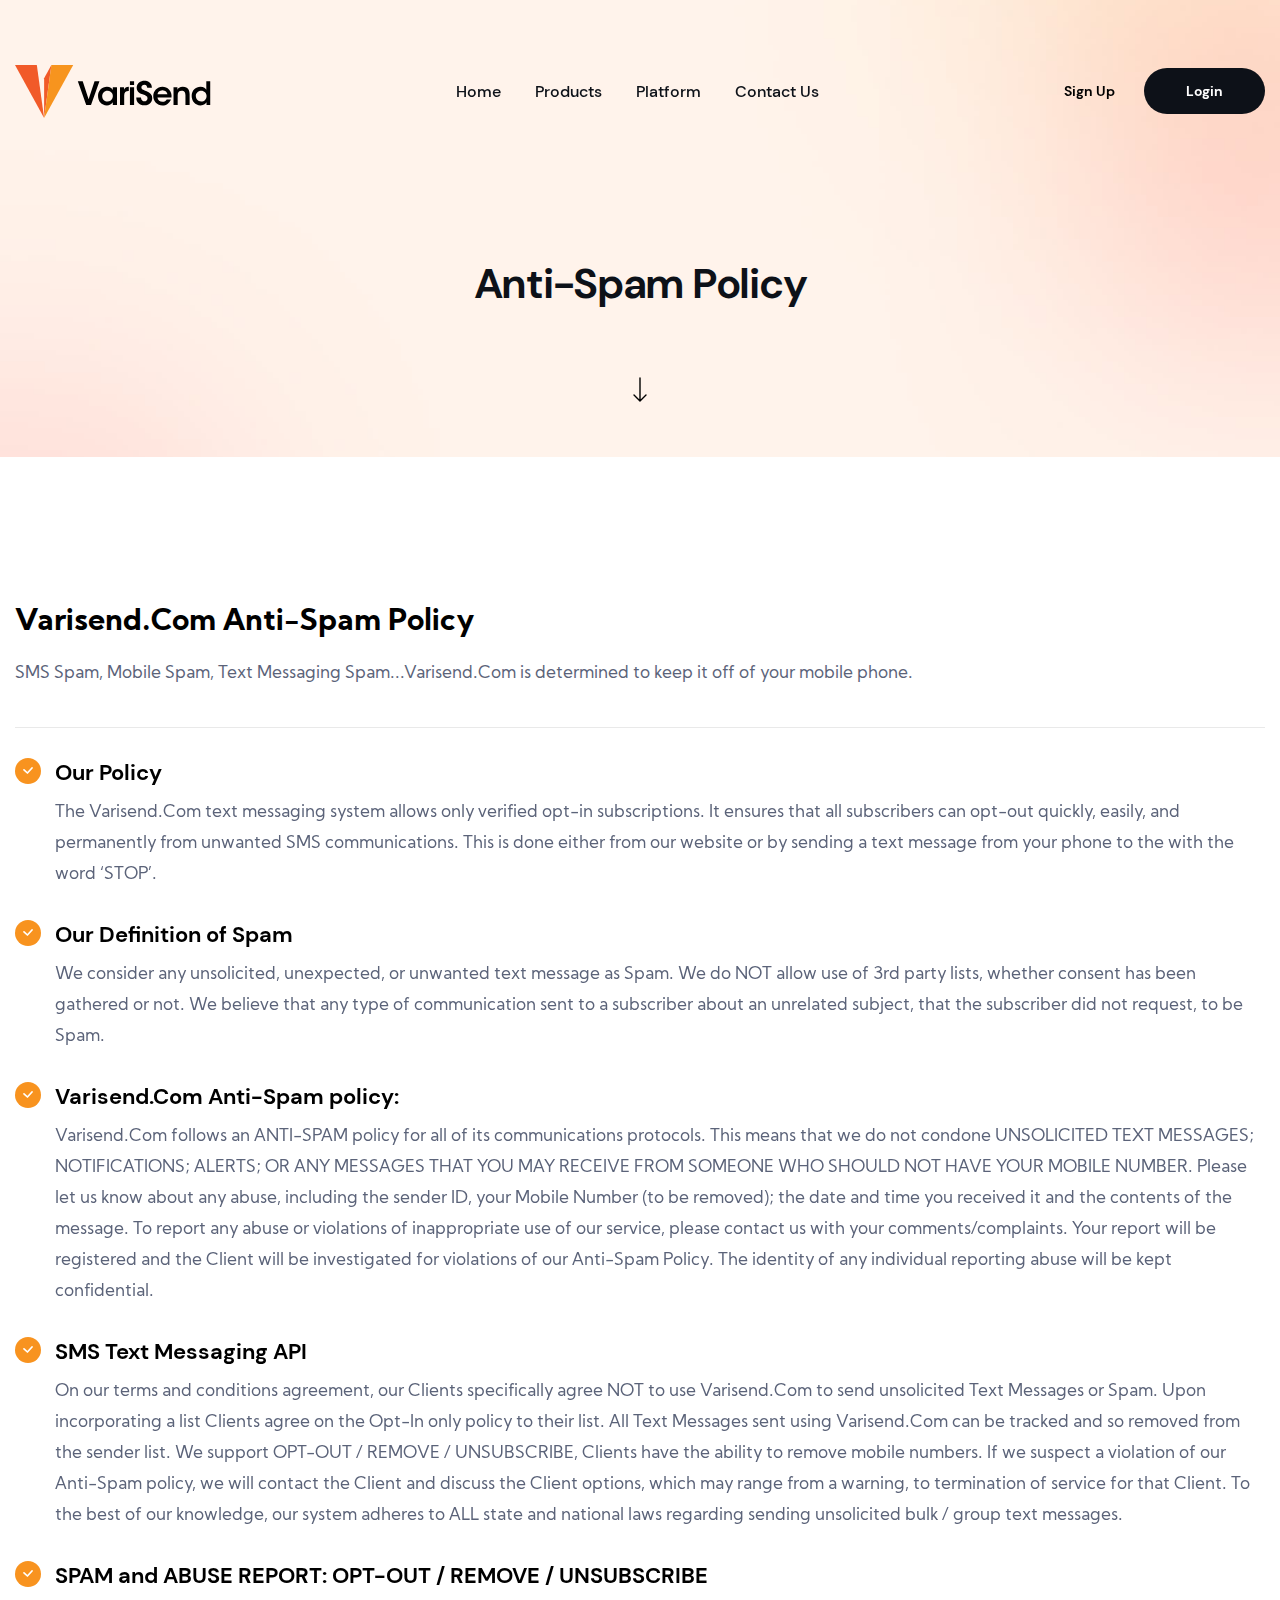
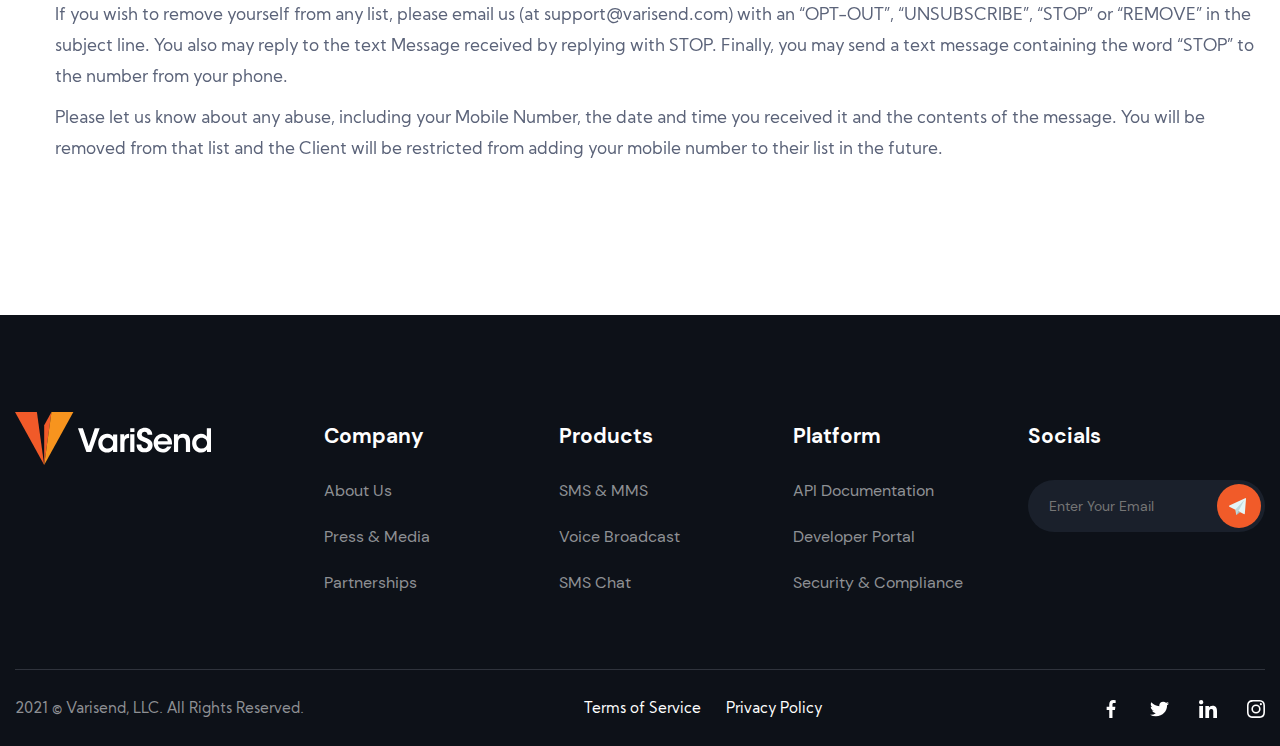
==== commit 1c5d000c: "1505" ====
--- a/anti_spam.html
+++ b/anti_spam.html
@@ -15,7 +15,7 @@
 <body>
 
 	<!-- Header -->
-	<header class="header anti-spam__header">
+	<header class="header pages-header">
 		<div class="container">
 			<div class="header__sticky-wrap">
 				<div class="header__top">
@@ -45,29 +45,6 @@
 							Up</a>
 						<a class="header__login-button" href="#">Login</a>
 					</div>
-					<div class="header__top-inner">
-						<nav class="header__menu">
-							<ul class="header__menu-list">
-								<li class="header__menu-item">
-									<a href="index.html">Home</a>
-								</li>
-								<li class="header__menu-item">
-									<a href="index.html#products">Products</a>
-								</li>
-								<li class="header__menu-item">
-									<a href="index.html#plugins">Platform</a>
-								</li>
-								<li class="header__menu-item">
-									<a href="#">Contact Us</a>
-								</li>
-							</ul>
-						</nav>
-						<div class="header__buttons">
-							<a class="header__sign-button" href="#">Sign
-								Up</a>
-							<a class="header__login-button" href="#">Login</a>
-						</div>
-					</div>
 					<div class="header__burger-wrap">
 						<div class="header__burger-inner">
 							<div id="menu-toggle" class="header__menu-toggle">
@@ -87,7 +64,7 @@
 					</div>
 				</div>
 			</div>
-			<h2 class="pages-title">
+			<h2>
 				Anti-Spam Policy
 			</h2>
 			<div class="arrow-down">
@@ -315,7 +292,7 @@
 			</div>
 			<div class="sign-popup__bottom">
 				<span>Not a member yet? </span>
-				<a href="#">Register now</a>
+				<a class="sign-popup__register-btn" href="#">Register now</a>
 			</div>
 		</div>
 	</div>
@@ -353,8 +330,57 @@
 			</div>
 			<div class="sign-popup__bottom">
 				<span>Are you a member?</span>
-				<a href="#">Login now</a>
-			</div>
+				<a class="sign-popup__login-btn" href="#">Login now</a>
+			</div>
+		</div>
+	</div>
+
+	<!-- Header popup -->
+	<div class="header-popup">
+		<div class="header-popup__top">
+			<div class="header__logo">
+				<a href="index.html">
+					<img src="images/icons/logo.svg" alt="logo icon">
+				</a>
+			</div>
+			<div class="header__burger-wrap">
+				<div class="header__burger-inner">
+					<div id="menu-toggle" class="header__menu-toggle">
+						<div id="hamburger" class="header__burger">
+							<span></span>
+							<span></span>
+							<span></span>
+						</div>
+						<div id="cross" class="header__cross">
+							<span></span>
+							<span></span>
+						</div>
+					</div>
+					<a class="header__burger-menu" href="#">Menu</a>
+					<a class="header__burger-close is-hide" href="#">Close</a>
+				</div>
+			</div>
+		</div>
+		<nav class="header__menu">
+			<ul class="header__menu-list">
+				<li class="header__menu-item">
+					<a href="index.html">Home</a>
+				</li>
+				<li class="header__menu-item">
+					<a href="index.html#products">Products</a>
+				</li>
+				<li class="header__menu-item">
+					<a href="index.html#plugins">Platform</a>
+				</li>
+				<li class="header__menu-item">
+					<a href="#">Contact Us</a>
+				</li>
+			</ul>
+		</nav>
+		<div class="header__buttons">
+			<a class="header__sign-button" href="#">Sign
+				Up</a>
+			<a class="header__login-button" href="#">Login</a>
 		</div>
 	</div>
 
--- a/css/style.css
+++ b/css/style.css
@@ -449,6 +449,39 @@
   border-color: #ccc;
 }
 
+.header-popup {
+  position: fixed;
+  top: 0;
+  left: 0;
+  width: 100%;
+  height: 100%;
+  background-color: #fff;
+  display: grid;
+  grid-template-columns: 1fr;
+  grid-template-rows: -webkit-max-content 1fr -webkit-max-content;
+  grid-template-rows: max-content 1fr max-content;
+  align-items: center;
+  opacity: 0;
+  z-index: 99;
+  pointer-events: none;
+  transition: opacity .5s;
+}
+
+.header-popup.is-show {
+  opacity: 1;
+  pointer-events: all;
+}
+
+.header-popup__top {
+  padding: 25px 15px 0;
+  width: 100%;
+  display: grid;
+  grid-template-columns: 1fr -webkit-max-content;
+  grid-template-columns: 1fr max-content;
+  grid-template-rows: auto;
+  align-items: center;
+}
+
 .header {
   background-image: url(../images/header/header-bg.jpg);
   background-repeat: no-repeat;
@@ -463,6 +496,7 @@
   display: none;
   cursor: pointer;
   z-index: 20;
+  position: relative;
 }
 
 .header__burger-inner {
@@ -499,7 +533,7 @@
 
 .header__sticky-wrap.sticky {
   background-color: #fff;
-  z-index: 99;
+  z-index: 50;
   padding: 25px 0;
   box-shadow: 0px 4px 44px rgba(0, 0, 0, 0.04);
 }
@@ -518,10 +552,6 @@
 .header__logo {
   z-index: 20;
   max-width: 196px;
-}
-
-.header__top-inner {
-  display: none;
 }
 
 .header__menu-list {
@@ -1682,6 +1712,10 @@
   align-items: center;
 }
 
+.pages-header {
+  padding: 260px 0 55px;
+}
+
 .terms__header {
   padding: 60px 0;
 }
@@ -1855,10 +1889,6 @@
   font-size: 21px;
 }
 
-.pages-title {
-  margin-top: 260px;
-}
-
 .anti-spam__main-top {
   border-bottom: 1px solid #E9E9E9;
   padding-bottom: 38px;
@@ -1874,10 +1904,6 @@
   font-size: 17px;
   color: #5B6379;
   line-height: 31px;
-}
-
-.anti-spam__header {
-  padding: 60px 0;
 }
 
 .anti-spam__main-text {
--- a/css/responsive.css
+++ b/css/responsive.css
@@ -9,10 +9,6 @@
 }
 
 @media only screen and (max-height: 899px) {
-  .header {
-    padding: 0 0 20px 0;
-    min-height: 100vh;
-  }
   .header__sticky-wrap {
     padding: 25px 0;
   }
@@ -42,7 +38,7 @@
     border-radius: 0 75px 0 0;
   }
   .sign-popup__form-wrap {
-    padding-top: 30px;
+    padding: 30px 30px 0;
   }
   .sign-popup__logo span {
     font-size: 18px;
@@ -59,7 +55,19 @@
   }
 }
 
+@media only screen and (max-height: 700px) {
+  .pages-header {
+    padding: 100px 0 30px;
+  }
+  .arrow-down {
+    margin-top: 50px;
+  }
+}
+
 @media only screen and (max-width: 1200px) {
+  .pages-header {
+    padding-top: 150px;
+  }
   .header__main-right {
     grid-template-columns: repeat(3, 150px);
     grid-template-rows: repeat(4, 150px);
@@ -71,9 +79,6 @@
   .connect__inner h2,
   .testimonials__inner h2 {
     margin-bottom: 20px;
-  }
-  .header {
-    padding-bottom: 50px;
   }
   .header__main {
     padding-top: 120px;
@@ -110,10 +115,10 @@
     display: none;
   }
   .pricing__plan-slider {
-    padding: 0 30px;
+    padding: 0 15px;
   }
   .pricing {
-    padding: 0 0 40px;
+    padding: 100px 0 40px;
   }
   .pricing__inner {
     margin-bottom: 40px;
@@ -161,32 +166,6 @@
   .header__buttons-pc {
     display: none;
   }
-  .header__top-inner {
-    position: fixed;
-    top: 0;
-    left: 0;
-    width: 100%;
-    height: 100%;
-    background-color: #fff;
-    z-index: 10;
-    display: grid;
-    grid-template-columns: 1fr;
-    grid-template-rows: auto -webkit-max-content;
-    grid-template-rows: auto max-content;
-    grid-row-gap: 30px;
-    max-width: none;
-    opacity: 0;
-    transform: translateY(150%);
-    pointer-events: none;
-    transition: opacity .5s, transform .5s linear;
-    overflow-y: auto;
-    align-items: center;
-  }
-  .header__top-inner.is-show {
-    opacity: 1;
-    transform: translateY(0%);
-    pointer-events: all;
-  }
   .header__menu-list {
     grid-template-columns: 1fr;
     grid-row-gap: 50px;
@@ -328,6 +307,9 @@
 }
 
 @media only screen and (max-width: 600px) {
+  .header__top-inner {
+    height: auto;
+  }
   .header__main {
     grid-template-columns: 1fr;
     grid-row-gap: 50px;
@@ -347,12 +329,19 @@
   .anti-spam__main {
     padding: 50px 0;
   }
+  .pricing__inner h3 {
+    font-size: 35px;
+    line-height: 40px;
+  }
+  .pages-header {
+    padding: 110px 0 30px;
+  }
+  .arrow-down {
+    margin-top: 30px;
+  }
 }
 
 @media only screen and (max-width: 500px) {
-  .header__logo {
-    max-width: 180px;
-  }
   .header__top-inner {
     padding-top: 100px;
   }
@@ -421,4 +410,10 @@
   .sign-popup__label {
     align-self: flex-start;
   }
-}
+  .pricing__inner p {
+    margin-bottom: 30px;
+  }
+  .header__menu-list {
+    grid-row-gap: 30px;
+  }
+}
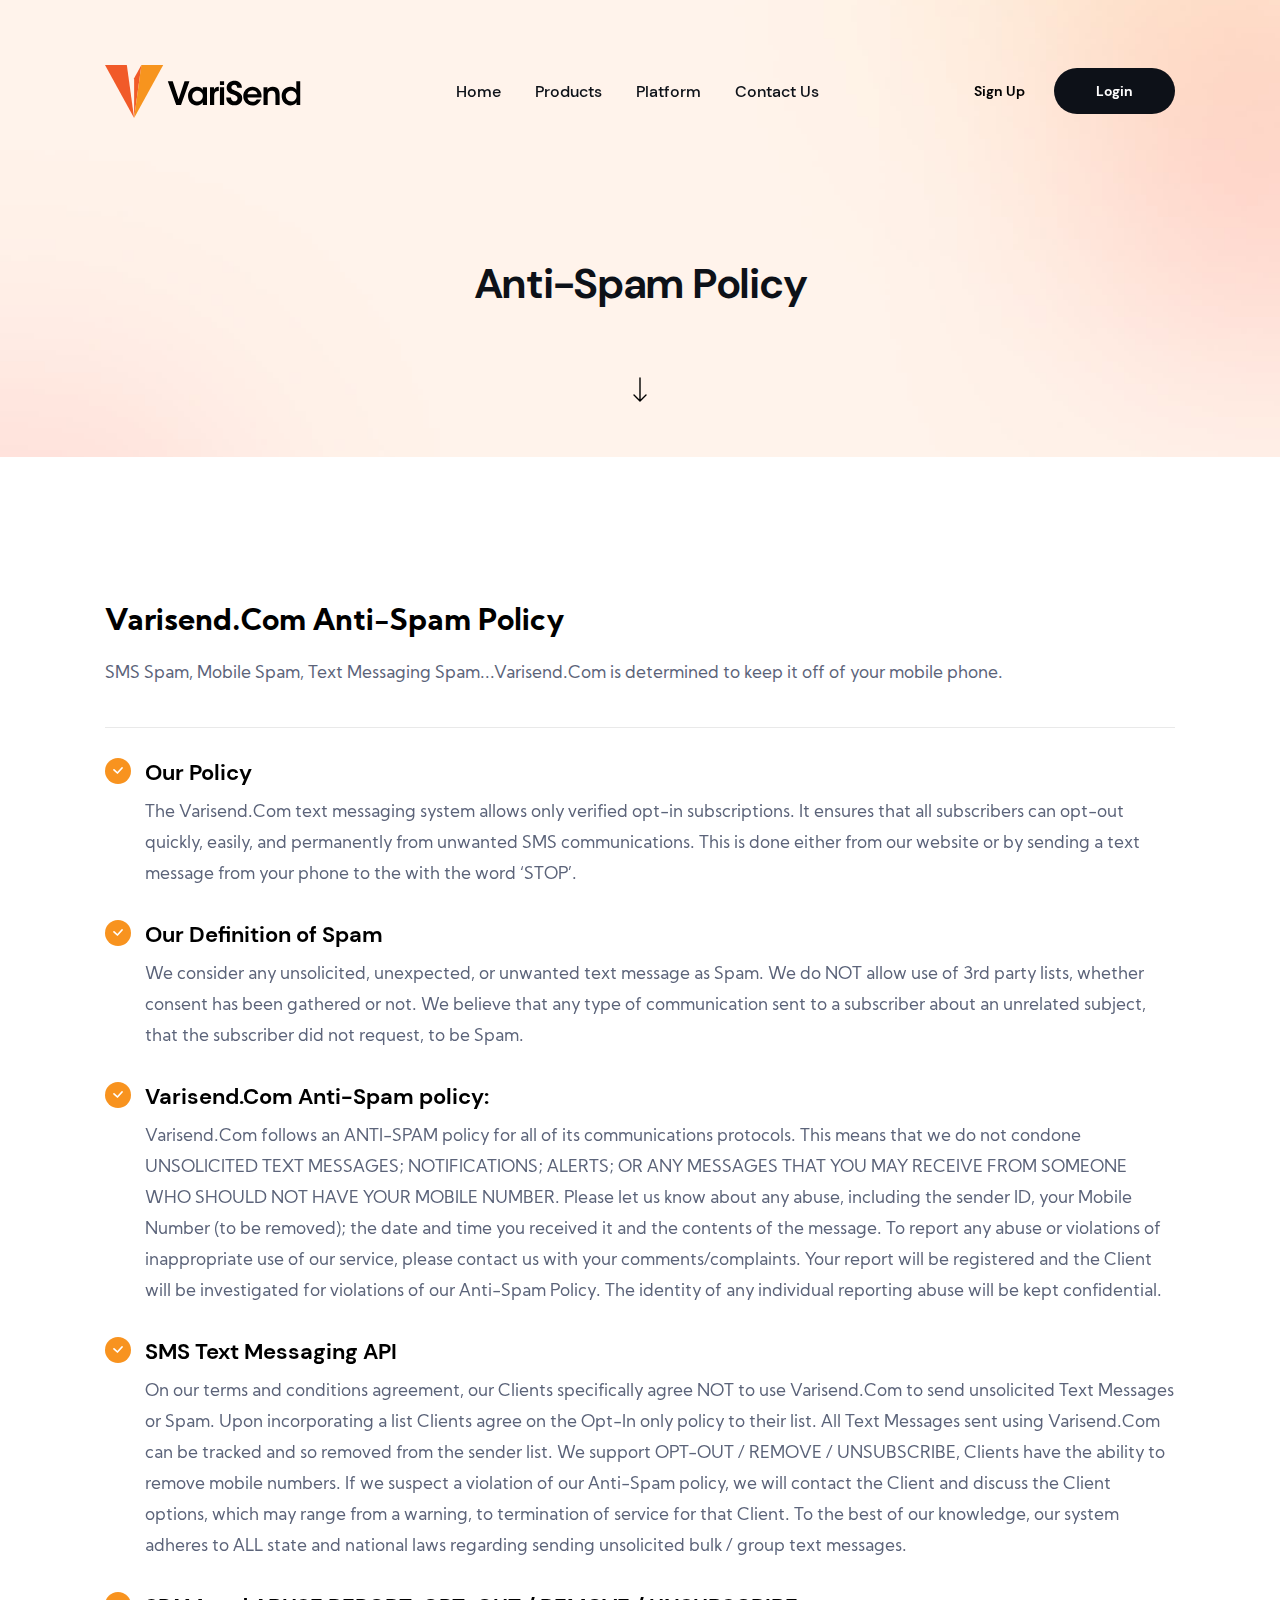
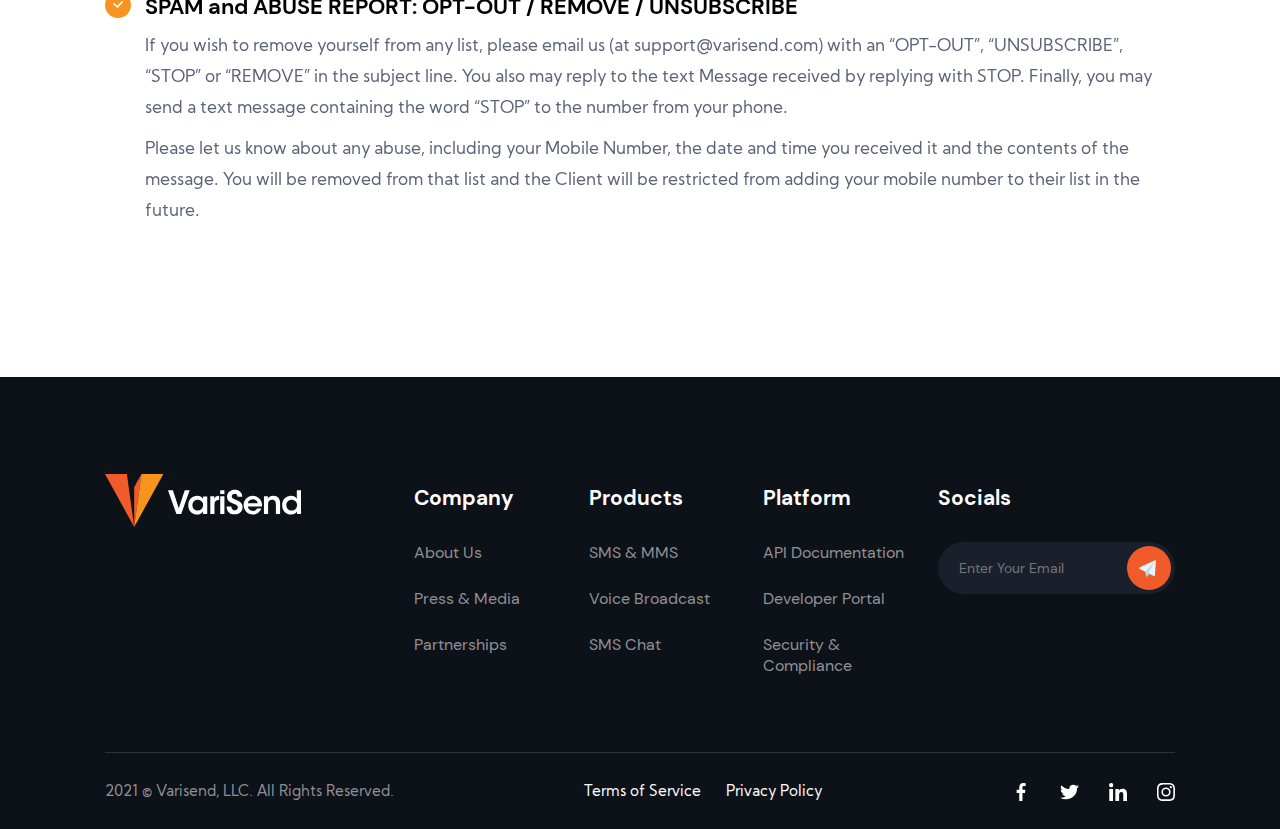
==== commit 10d4bcc8: "1705.2052" ====
--- a/anti_spam.html
+++ b/anti_spam.html
@@ -47,13 +47,13 @@
 					</div>
 					<div class="header__burger-wrap">
 						<div class="header__burger-inner">
-							<div id="menu-toggle" class="header__menu-toggle">
-								<div id="hamburger" class="header__burger">
+							<div class="header__menu-toggle">
+								<div class="header__burger">
 									<span></span>
 									<span></span>
 									<span></span>
 								</div>
-								<div id="cross" class="header__cross">
+								<div class="header__cross">
 									<span></span>
 									<span></span>
 								</div>
@@ -277,8 +277,15 @@
 					<span>Varisend Login</span>
 				</div>
 				<form class="sign-popup__form" action="#">
-					<input type="text" placeholder="Your Email">
-					<input type="text" placeholder="Password">
+					<input type="text" class="email-input" placeholder="Your Email">
+					<span class="sign-popup__input-result"></span>
+					<label class="sign-popup__password-wrap">
+						<input class="sign-popup__password-input" type="password" id="password-input3"
+							placeholder="Password" name="password" autocomplete="off">
+						<span class="sigh-popup__password-control3 sign-popup__show-password">
+							<img src="images/icons/password-icon.svg" alt="password show icon">
+						</span>
+					</label>
 					<span class="sign-popup__form-inner">
 						<label class="sign-popup__label">
 							<input class="check-box" type="checkbox">
@@ -287,7 +294,9 @@
 						</label>
 						<a href="#">Forgot your password?</a>
 					</span>
-					<input type="submit" value="Login Now">
+					<label class="sign-popup__btn-wrap">
+						<input type="submit" value="Login Now">
+					</label>
 				</form>
 			</div>
 			<div class="sign-popup__bottom">
@@ -309,23 +318,25 @@
 				</div>
 				<form class="sign-popup__form" action="#">
 					<input type="text" placeholder="Username" required>
-					<input type="text" id='email-input' placeholder="Email">
-					<span class="sign-popup__input-result" id='result'></span>
+					<input type="text" class="email-input" placeholder="Email">
+					<span class="sign-popup__input-result"></span>
 					<label class="sign-popup__password-wrap">
-						<input type="password" id="password-input1" placeholder="Password" name="password"
-							autocomplete="off">
-						<span class="sigh-popup__password-control1">
+						<input class="sign-popup__password-input" type="password" id="password-input1"
+							placeholder="Password" name="password" autocomplete="off">
+						<span class="sigh-popup__password-control1 sign-popup__show-password">
 							<img src="images/icons/password-icon.svg" alt="password show icon">
 						</span>
 					</label>
 					<label class="sign-popup__password-wrap">
-						<input type="password" id="password-input2" placeholder="Confilm Password" name="confirmp"
-							autocomplete="off">
-						<span class="sigh-popup__password-control2">
+						<input class="sign-popup__password-input" type="password" id="password-input2"
+							placeholder="Confilm Password" name="confirmp" autocomplete="off">
+						<span class="sigh-popup__password-control2 sign-popup__show-password">
 							<img src="images/icons/password-icon.svg" alt="password show icon">
 						</span>
 					</label>
-					<input class="sign-popup__register" type="submit" value="Register Now">
+					<label class="sign-popup__btn-wrap sign-popup__register">
+						<input type="submit" value="Register Now">
+					</label>
 				</form>
 			</div>
 			<div class="sign-popup__bottom">
@@ -345,13 +356,13 @@
 			</div>
 			<div class="header__burger-wrap">
 				<div class="header__burger-inner">
-					<div id="menu-toggle" class="header__menu-toggle">
-						<div id="hamburger" class="header__burger">
+					<div class="header__menu-toggle">
+						<div class="header__burger">
 							<span></span>
 							<span></span>
 							<span></span>
 						</div>
-						<div id="cross" class="header__cross">
+						<div class="header__cross">
 							<span></span>
 							<span></span>
 						</div>
--- a/css/style.css
+++ b/css/style.css
@@ -130,6 +130,13 @@
   cursor: pointer;
 }
 
+input:-webkit-autofill,
+input:-webkit-autofill:hover,
+input:-webkit-autofill:focus,
+input:-webkit-autofill:active {
+  box-shadow: 0 0 0 30px #fff inset !important;
+}
+
 input,
 button,
 optgroup,
@@ -181,7 +188,7 @@
   font-weight: 500;
 }
 
-h2, .pre-title, .global-button a, .header__buttons, .header__buttons-pc, .header__main-left h1, .connect__item h5, .products__item span, .plugins__item span, .suitable__slider-item span, .testimonials__item-name span:nth-child(1), .footer__menu-item h6, .terms__main-list, .privacy__item-name, .anti-spam__main-items h5, .pricing__inner h3, .sign-popup__logo span {
+h2, .pre-title, .global-button a, .header__buttons, .header__buttons-pc, .header__main-left h1, .connect__item h5, .products__item span, .plugins__item span, .suitable__slider-item span, .testimonials__item-name span:nth-child(1), .footer__menu-item h6, .terms__main-list, .privacy__item-name, .anti-spam__main-items h5, .pricing__inner h3, .sign-popup__logo span, .sign-popup__form input[type='submit'] {
   font-family: 'DMSans-Bold', sans-serif;
   font-weight: 700;
 }
@@ -413,6 +420,32 @@
   display: flex;
   justify-content: center;
   margin-top: 70px;
+  -webkit-animation: updown 1s infinite;
+          animation: updown 1s infinite;
+}
+
+@-webkit-keyframes updown {
+  0% {
+    transform: translateY(-50%);
+  }
+  50% {
+    transform: translateY(-80%);
+  }
+  100% {
+    transform: translateY(-50%);
+  }
+}
+
+@keyframes updown {
+  0% {
+    transform: translateY(-50%);
+  }
+  50% {
+    transform: translateY(-80%);
+  }
+  100% {
+    transform: translateY(-50%);
+  }
 }
 
 .check-box {
@@ -611,6 +644,7 @@
   grid-template-columns: minmax(auto, 650px) auto;
   grid-column-gap: 87px;
   align-items: center;
+  justify-content: space-between;
 }
 
 .header__main-left {
@@ -674,6 +708,20 @@
   right: 0;
   top: 50%;
   transform: translateY(-50%);
+  -webkit-animation: updown 1s infinite;
+          animation: updown 1s infinite;
+}
+
+@keyframes updown {
+  0% {
+    transform: translateY(-50%);
+  }
+  50% {
+    transform: translateY(-80%);
+  }
+  100% {
+    transform: translateY(-50%);
+  }
 }
 
 .header__main-right {
@@ -1951,7 +1999,7 @@
 
 .pricing {
   background-color: #FDFAF8;
-  padding: 300px 0 180px;
+  padding: 150px 0;
 }
 
 .pricing__header {
@@ -1964,7 +2012,8 @@
   display: flex;
   flex-direction: column;
   align-items: center;
-  margin-bottom: 85px;
+  padding: 0 15px;
+  margin: 0 auto 85px;
 }
 
 .pricing__inner h3 {
@@ -2076,6 +2125,7 @@
   background-position: center center;
   background-size: auto;
   margin-top: -55px;
+  outline: none;
 }
 
 .pricing__plan-slider .swiper-button-next::after,
@@ -2330,7 +2380,7 @@
   height: 14px;
   background-image: url(../images/icons/close.svg);
   background-position: center center;
-  background-size: auto;
+  background-size: cover;
   background-repeat: no-repeat;
   transition: transform 1s;
 }
@@ -2369,7 +2419,7 @@
 
 .sign-popup__form input {
   border-radius: 40px;
-  padding: 17px 25px;
+  padding: 15px 25px;
 }
 
 .sign-popup__form input::-moz-placeholder {
@@ -2393,13 +2443,62 @@
 .sign-popup__form input[type='text'],
 .sign-popup__form input[type='password'] {
   border: 1px solid #E7E7E7;
+  height: 53px;
+  box-shadow: 0px 4px 8px transparent;
+  transition: box-shadow .3s, border-color .3s;
+}
+
+.sign-popup__form input[type='text']:hover,
+.sign-popup__form input[type='password']:hover {
   box-shadow: 0px 4px 8px rgba(0, 0, 0, 0.03);
+  border-color: #E3E3E3;
+}
+
+.sign-popup__form input[type='text']:focus,
+.sign-popup__form input[type='password']:focus {
+  box-shadow: 0px 4px 8px rgba(0, 0, 0, 0.03);
+  border-color: #C5C5C5;
+}
+
+.sign-popup__form input[type='text'].is-wrong,
+.sign-popup__form input[type='password'].is-wrong {
+  border: 1px solid #F15B29;
 }
 
 .sign-popup__form input[type='submit'] {
   background-color: #F15B29;
   border: none;
   color: #fff;
+  padding: 19px;
+  line-height: 21px;
+  width: 100%;
+  z-index: 1;
+}
+
+.sign-popup__btn-wrap {
+  position: relative;
+  z-index: 2;
+}
+
+.sign-popup__btn-wrap::before {
+  position: absolute;
+  content: '';
+  background-image: url(../images/icons/arrow-right.svg);
+  background-position: 50% 50%;
+  background-repeat: no-repeat;
+  background-size: auto;
+  width: 20px;
+  height: 12px;
+  top: 50%;
+  left: 65%;
+  transform: translateY(-50%);
+  opacity: 0;
+  transition: opacity .4s, left .4s;
+}
+
+.sign-popup__btn-wrap:hover:before {
+  opacity: 1;
+  left: 70%;
 }
 
 .sign-popup__label {
@@ -2413,7 +2512,6 @@
 
 .sign-popup__input-result {
   display: none;
-  text-align: center;
   font-size: 14px;
 }
 
@@ -2423,22 +2521,22 @@
 }
 
 .sign-popup__form-inner {
-  margin: 8px 0 13px;
+  margin: 5px 0 11px;
   display: flex;
   justify-content: space-between;
   align-items: center;
   font-size: 14px;
-  line-height: 38px;
   letter-spacing: -0.02em;
   color: #F7941E;
 }
 
 .sign-popup__bottom {
-  padding: 25px 69px 16px 69px;
+  padding: 17px 20px 17px 20px;
   margin-top: 60px;
   border-top: 1px solid #E6E6E6;
   width: 100%;
   font-size: 15px;
+  line-height: 38px;
   color: #130D0C;
   text-align: center;
 }
@@ -2459,16 +2557,23 @@
   width: 100%;
 }
 
-.sigh-popup__password-control1,
-.sigh-popup__password-control2 {
+.sign-popup__show-password {
   position: absolute;
   top: 50%;
   transform: translateY(-50%);
   right: 20px;
-  display: flex;
   justify-content: center;
   align-items: center;
   width: 30px;
   height: 30px;
   cursor: pointer;
-}
+  display: flex;
+  opacity: 0;
+  pointer-events: none;
+  transition: opacity .3s;
+}
+
+.sign-popup__show-password.is-show {
+  opacity: 1;
+  pointer-events: all;
+}
--- a/css/responsive.css
+++ b/css/responsive.css
@@ -61,6 +61,27 @@
   }
   .arrow-down {
     margin-top: 50px;
+  }
+}
+
+@media only screen and (max-width: 1400px) {
+  .container {
+    max-width: 1100px;
+  }
+  .header__top {
+    max-width: 1100px;
+    margin: 0 auto;
+  }
+  .header__main-left h1 {
+    margin-top: auto;
+  }
+  .header__main-left p {
+    font-size: 19px;
+  }
+  .global-button a {
+    font-size: 15px;
+    line-height: 20px;
+    padding: 17px 38px 16px 38px;
   }
 }
 
@@ -90,7 +111,8 @@
   .suitable,
   .devices,
   .testimonials,
-  .payments {
+  .payments,
+  .pricing {
     padding: 50px 0;
   }
   .footer {
@@ -117,9 +139,6 @@
   .pricing__plan-slider {
     padding: 0 15px;
   }
-  .pricing {
-    padding: 100px 0 40px;
-  }
   .pricing__inner {
     margin-bottom: 40px;
   }
@@ -130,7 +149,7 @@
 
 @media only screen and (max-width: 1025px) {
   .tablet-show {
-    opacity: .99;
+    opacity: 1;
     transform: translateY(0%);
     position: relative;
     z-index: 1;
